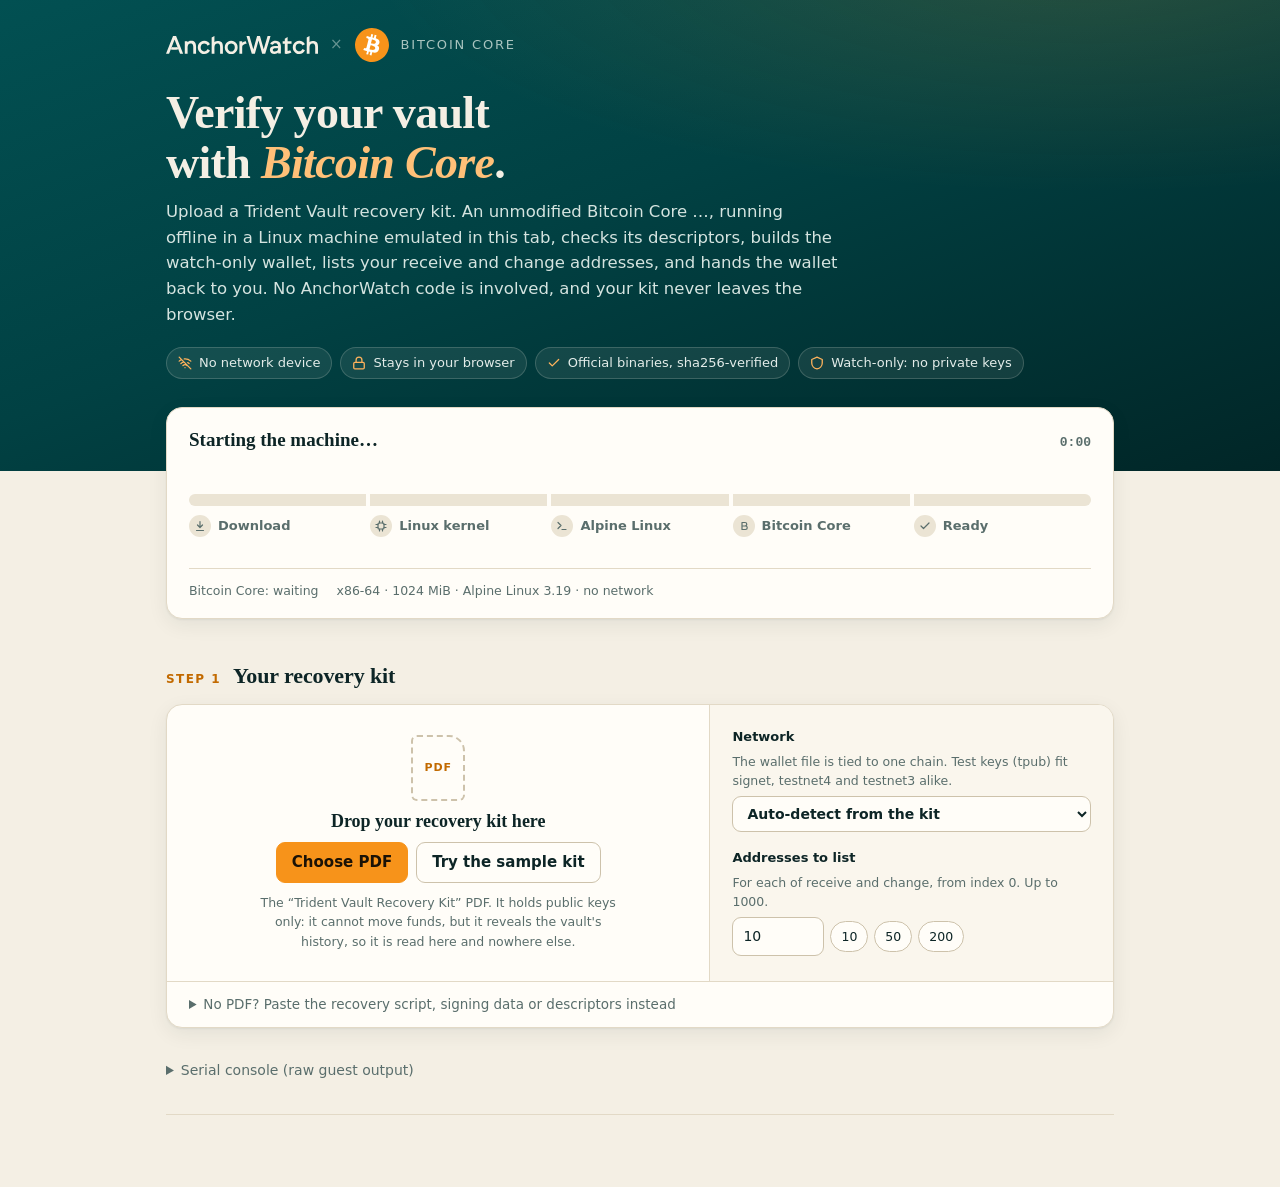
==== apps/anchorwatch-recovery.html @ 80a44d52 "wasm-bitcoin-tools: the Bitcoin tools, moved out of v86_64 The two Bitcoin pages and everything only" ====
<!doctype html>
<html lang="en">
<head>
<meta charset="utf-8">
<meta name="viewport" content="width=device-width, initial-scale=1">
<title>Vault Recovery Check</title>
<link rel="icon" href="../v86_64/icons/favicon.svg" type="image/svg+xml">
<link rel="icon" href="../v86_64/icons/icon-32.png" sizes="32x32" type="image/png">
<!--
Verifies an AnchorWatch Trident Vault recovery kit (the PDF) with Bitcoin Core, inside an
Alpine Linux machine emulated in this page. The page reads the kit's output descriptors from
the PDF, and an unmodified, offline bitcoind validates them, creates a watch-only wallet,
imports them, lists the vault's receive and change addresses and backs the wallet up, which
the page then offers as a download. The machine has no network device; the kit and the
binaries reach it through a virtio 9p share, and the results come back the same way.

Setup (from the repository root):

    ./scripts/setup.sh      # the emulator (v86_64 submodule), the Alpine guest, Bitcoin Core
    ./scripts/serve.sh
    open http://localhost:8000/apps/anchorwatch-recovery.html
-->
<script src="../v86_64/build/libv86.js"></script>
<style>
    :root {
        color-scheme: light dark;
        --bg: #f4efe4; --bg2: #ebe4d4; --fg: #0d2526; --muted: #5a6e6c; --card: #fffdf8; --card2: #faf6ed;
        --line: #e2d9c6; --line2: #cdc2ab;
        --teal: #014143; --teal-2: #0b5c5e; --teal-fg: #f4efe4; --teal-muted: #a9c4bf;
        --ok: #16794f; --ok-bg: #e6f4ec; --bad: #b42318; --bad-bg: #fdecea;
        --btc: #f7931a; --btc-strong: #c26a00; --btc-bg: #fdf0dc; --btc-fg: #1b1206;
        --term-bg: #061a1b; --term-fg: #cfe0dd;
        --shadow: 0 1px 2px rgba(1, 40, 42, .06), 0 6px 20px rgba(1, 40, 42, .07);
        --serif: "Iowan Old Style", "Palatino Linotype", "Book Antiqua", Palatino, Georgia, serif;
    }
    @media (prefers-color-scheme: dark) {
        :root {
            --bg: #031819; --bg2: #072325; --fg: #eee8dc; --muted: #93aeaa; --card: #082628; --card2: #0b2e30;
            --line: #12403f; --line2: #1d5452;
            --teal: #01393b; --teal-2: #0b5658; --teal-fg: #f4efe4; --teal-muted: #9dbcb7;
            --ok: #45cf96; --ok-bg: #0b2e22; --bad: #ff7b6e; --bad-bg: #2e1513;
            --btc: #f7931a; --btc-strong: #ffac4a; --btc-bg: #2b1d08; --btc-fg: #1b1206;
            --term-bg: #021112; --term-fg: #cfe0dd;
            --shadow: 0 1px 2px rgba(0, 0, 0, .35), 0 10px 28px rgba(0, 0, 0, .25);
        }
    }
    * { box-sizing: border-box; }
    body { margin: 0; background: var(--bg); color: var(--fg); font: 15px/1.55 system-ui, -apple-system, "Segoe UI", sans-serif;
           -webkit-font-smoothing: antialiased; }
    main { max-width: 980px; margin: 0 auto; padding: 0 16px 56px; }
    code, pre, .mono { font: 13px/1.45 ui-monospace, "SF Mono", Menlo, Consolas, monospace; }
    a { color: var(--btc-strong); }
    [hidden] { display: none !important; }
    .card { background: var(--card); border: 1px solid var(--line); border-radius: 16px; box-shadow: var(--shadow); }
    h2 { font: 600 22px/1.2 var(--serif); margin: 44px 0 14px; display: flex; align-items: baseline; gap: 12px; letter-spacing: -.005em; }
    h2 .n { font: 600 12px/1 system-ui, sans-serif; letter-spacing: .12em; color: var(--btc-strong); text-transform: uppercase; }
    h3 { margin: 0 0 10px; font-size: 12px; color: var(--muted); font-weight: 600; letter-spacing: .1em; text-transform: uppercase; }

    /* hero */
    .hero { background: radial-gradient(1200px 400px at 85% -10%, rgba(247, 147, 26, .16), transparent 60%),
                        linear-gradient(160deg, #025052, var(--teal) 45%, #012627);
            color: var(--teal-fg); }
    .hero-in { max-width: 980px; margin: 0 auto; padding: 28px 16px 92px; }
    .lockup { display: flex; align-items: center; gap: 12px; font-size: 13px; letter-spacing: .14em; text-transform: uppercase;
              color: var(--teal-muted); }
    .lockup .mark { width: 34px; height: 34px; border-radius: 10px; display: grid; place-items: center; }
    .lockup .aw-logo { display: block; color: #f4efe4; }
    .lockup .aw-logo svg { display: block; width: 152px; height: 18px; }
    .lockup .mark.btc { width: 34px; height: 34px; }
    .lockup .mark.btc svg { width: 100%; height: 100%; display: block; }
    .lockup .x { opacity: .6; font-size: 15px; letter-spacing: 0; }
    .lockup svg { width: 20px; height: 20px; }
    .hero h1 { font: 600 clamp(30px, 5vw, 46px)/1.08 var(--serif); margin: 26px 0 12px; letter-spacing: -.015em; max-width: 18ch; }
    .hero h1 em { font-style: italic; color: #ffc078; }
    .hero p.lead { margin: 0; max-width: 64ch; font-size: 16.5px; color: #d5e4e0; }
    .badges { display: flex; flex-wrap: wrap; gap: 8px; margin-top: 20px; }
    .badge { display: inline-flex; align-items: center; gap: 7px; padding: 5px 11px; border-radius: 999px; font-size: 13px;
             background: rgba(244, 239, 228, .08); border: 1px solid rgba(244, 239, 228, .18); color: #e3ece9; }
    .badge svg { width: 14px; height: 14px; color: #ffb35c; }

    /* the trackers */
    .tracker { padding: 20px 22px 18px; }
    #machine { margin-top: -64px; position: relative; }
    .tracker .top { display: flex; align-items: baseline; gap: 12px; flex-wrap: wrap; }
    .tracker .headline { font: 600 19px/1.3 var(--serif); }
    .tracker .clock { margin-left: auto; font: 600 13px/1 ui-monospace, Menlo, monospace; color: var(--muted); font-variant-numeric: tabular-nums; }
    .tracker .detail { color: var(--muted); font-size: 13.5px; margin-top: 4px; min-height: 1.55em; overflow-wrap: anywhere; }
    ol.stages { list-style: none; margin: 16px 0 0; padding: 0; display: grid; grid-template-columns: repeat(var(--n), 1fr); gap: 4px; }
    ol.stages li { min-width: 0; }
    .seg { height: 12px; background: var(--bg2); position: relative; overflow: hidden; }
    ol.stages li:first-child .seg { border-radius: 7px 0 0 7px; }
    ol.stages li:last-child .seg { border-radius: 0 7px 7px 0; }
    .seg i { position: absolute; inset: 0 auto 0 0; width: 0; background: var(--teal-2); transition: width .5s ease; }
    li.done .seg i { width: 100%; background: var(--teal-2); }
    li.now .seg i { background: repeating-linear-gradient(-45deg, var(--btc) 0 8px, #ffb04d 8px 16px); background-size: 22.6px 22.6px;
                    animation: stripes .9s linear infinite; min-width: 14%; }
    li.fail .seg i { width: 100%; background: var(--bad); }
    @keyframes stripes { to { background-position: 22.6px 0 } }
    @media (prefers-color-scheme: dark) { li.done .seg i { background: #2f8f86; } }
    .stage-label { display: flex; align-items: center; gap: 7px; margin-top: 9px; font-size: 13px; color: var(--muted); }
    .stage-label .ic { width: 22px; height: 22px; border-radius: 50%; display: grid; place-items: center; flex: none; background: var(--bg2); }
    .stage-label .ic svg { width: 12px; height: 12px; }
    li.done .stage-label, li.now .stage-label { color: var(--fg); }
    li.done .ic { background: var(--teal-2); color: #fff; }
    li.now .ic { background: var(--btc); color: var(--btc-fg); box-shadow: 0 0 0 0 rgba(247, 147, 26, .55); animation: ping 1.5s infinite; }
    li.fail .ic { background: var(--bad); color: #fff; }
    .stage-label b { font-weight: 600; white-space: nowrap; overflow: hidden; text-overflow: ellipsis; }
    .stage-time { display: block; margin: 1px 0 0 29px; font-size: 11.5px; color: var(--muted); font-variant-numeric: tabular-nums; min-height: 1.4em; }
    @keyframes ping { 0% { box-shadow: 0 0 0 0 rgba(247, 147, 26, .55) } 80%, 100% { box-shadow: 0 0 0 9px rgba(247, 147, 26, 0) } }
    .tracker .foot { display: flex; flex-wrap: wrap; gap: 8px 18px; margin-top: 14px; padding-top: 12px; border-top: 1px solid var(--line);
                     font-size: 12.5px; color: var(--muted); }
    .tracker .foot span { display: inline-flex; align-items: center; gap: 6px; }
    .tracker .foot .ok { color: var(--ok); }
    .tracker.ready .headline::before { content: "\25CF"; color: var(--ok); margin-right: 8px; font-size: 14px; vertical-align: 2px; }
    .tracker.failed .headline { color: var(--bad); }

    /* the kit */
    .kit { display: grid; grid-template-columns: 1.35fr 1fr; overflow: hidden; }
    .drop { padding: 30px 24px; text-align: center; border-right: 1px solid var(--line); transition: background .15s;
            display: flex; flex-direction: column; align-items: center; justify-content: center; gap: 10px; }
    .drop .doc { width: 54px; height: 66px; border-radius: 6px 16px 6px 6px; border: 2px dashed var(--line2); display: grid; place-items: center;
                 color: var(--btc-strong); transition: border-color .15s, transform .15s; font: 700 11px system-ui; letter-spacing: .08em; }
    .drop.over { background: var(--btc-bg); }
    .drop.over .doc { border-color: var(--btc); transform: scale(1.06) rotate(-2deg); }
    .drop strong { font: 600 18px var(--serif); }
    .drop small { color: var(--muted); max-width: 46ch; }
    .row { display: flex; gap: 8px; flex-wrap: wrap; justify-content: center; }
    .btn { display: inline-flex; align-items: center; gap: 7px; padding: 8px 15px; border-radius: 9px; border: 1px solid var(--btc);
           background: var(--btc); color: var(--btc-fg); font: inherit; font-weight: 600; cursor: pointer; text-decoration: none; }
    .btn:hover { background: #ffa53d; }
    .btn.ghost { background: transparent; color: var(--fg); border-color: var(--line2); }
    .btn.ghost:hover { border-color: var(--btc); background: var(--btc-bg); }
    .btn.teal { background: var(--teal-2); border-color: var(--teal-2); color: #fff; }
    .btn.teal:hover { background: var(--teal); }
    .btn[disabled] { opacity: .5; cursor: not-allowed; }
    .btn svg { width: 16px; height: 16px; }
    .drop input { display: none; }
    .options { padding: 22px 22px; display: flex; flex-direction: column; gap: 16px; background: var(--card2); }
    .options label { display: flex; flex-direction: column; gap: 5px; font-size: 13px; font-weight: 600; }
    .options label span { font-weight: normal; color: var(--muted); font-size: 12.5px; }
    select, input[type=number], textarea { font: inherit; font-size: 14px; padding: 8px 10px; border: 1px solid var(--line2);
            border-radius: 9px; background: var(--card); color: var(--fg); width: 100%; }
    select:focus, input:focus, textarea:focus { outline: 2px solid var(--btc); outline-offset: -1px; border-color: transparent; }
    .count { display: flex; gap: 6px; align-items: center; }
    .count input { width: 92px; }
    .chip { font: inherit; font-size: 12.5px; padding: 5px 10px; border-radius: 999px; border: 1px solid var(--line2); background: var(--card);
            color: var(--fg); cursor: pointer; }
    .chip:hover, .chip.on { border-color: var(--btc); background: var(--btc-bg); }
    details.paste { border-top: 1px solid var(--line); grid-column: 1 / -1; padding: 12px 22px; }
    details.paste summary { cursor: pointer; color: var(--muted); font-size: 13.5px; }
    details.paste textarea { margin: 10px 0 8px; min-height: 110px; font: 12px/1.45 ui-monospace, Menlo, monospace; resize: vertical; }
    .kit-error { margin: 12px 0 0; padding: 10px 14px; border-radius: 10px; background: var(--bad-bg); color: var(--bad); font-size: 14px; }

    /* the vault */
    .vault { overflow: hidden; }
    .vault-head { padding: 20px 22px 18px; background: linear-gradient(160deg, var(--teal-2), var(--teal)); color: var(--teal-fg);
                  display: flex; gap: 16px; align-items: flex-start; flex-wrap: wrap; }
    .vault-head .name { font: 600 26px/1.15 var(--serif); }
    .vault-head .sub { color: var(--teal-muted); font-size: 13.5px; margin-top: 4px; }
    .vault-head .net { margin-left: auto; padding: 4px 11px; border-radius: 999px; background: rgba(247, 147, 26, .18); color: #ffc078;
                       border: 1px solid rgba(247, 147, 26, .4); font-size: 12.5px; font-weight: 600; white-space: nowrap; }
    dl.facts { display: grid; grid-template-columns: repeat(auto-fit, minmax(170px, 1fr)); gap: 0; margin: 0; border-bottom: 1px solid var(--line); }
    dl.facts div { padding: 12px 22px; border-right: 1px solid var(--line); min-width: 0; }
    dl.facts dt { font-size: 11.5px; color: var(--muted); letter-spacing: .08em; text-transform: uppercase; }
    dl.facts dd { margin: 2px 0 0; font-weight: 600; overflow-wrap: anywhere; }
    .layers { padding: 18px 22px 20px; display: grid; gap: 10px; }
    .layer { display: grid; grid-template-columns: 116px 1fr; gap: 14px; align-items: start; padding: 12px 14px; border-radius: 12px;
             background: var(--card2); border: 1px solid var(--line); }
    .layer .when b { display: block; font: 600 15px var(--serif); }
    .layer .when span { font-size: 12.5px; color: var(--muted); }
    .layer .needs { display: flex; flex-wrap: wrap; gap: 6px; align-items: center; }
    .layer .plus { color: var(--muted); font-size: 13px; }
    .pill { display: inline-flex; align-items: center; gap: 6px; padding: 4px 10px; border-radius: 8px; font-size: 13px;
            background: var(--card); border: 1px solid var(--line2); }
    .pill code { font-size: 11.5px; color: var(--muted); }
    .pill.aw { border-color: rgba(11, 92, 94, .45); }
    .pill.you { border-color: rgba(247, 147, 26, .6); background: var(--btc-bg); }
    .pill.time { border-style: dashed; }
    .pill svg { width: 14px; height: 14px; flex: none; }
    details.raw { padding: 0 22px 18px; }
    details.raw summary { cursor: pointer; color: var(--muted); font-size: 13.5px; }
    details.raw pre { margin: 10px 0 0; padding: 10px 12px; border-radius: 10px; background: var(--term-bg); color: var(--term-fg);
                      white-space: pre-wrap; overflow-wrap: anywhere; font-size: 11.5px; max-height: 260px; overflow: auto; }

    /* verification */
    .verdict { padding: 18px 20px; display: flex; gap: 14px; align-items: flex-start; margin-top: 12px; }
    .verdict .vi { width: 38px; height: 38px; border-radius: 50%; display: grid; place-items: center; flex: none; font-size: 18px;
                   font-weight: 700; background: var(--bg2); color: var(--muted); }
    .verdict .vt { padding-top: 5px; overflow-wrap: anywhere; }
    .verdict .vt b { display: block; font: 600 19px/1.3 var(--serif); }
    .verdict .vt .sub { color: var(--muted); font-size: 14px; }
    .verdict.ok { border-color: var(--ok); background: var(--ok-bg); }
    .verdict.ok .vi { background: var(--ok); color: #fff; }
    .verdict.bad { border-color: var(--bad); background: var(--bad-bg); }
    .verdict.bad .vi { background: var(--bad); color: #fff; }
    .verdict.wait .vi { border: 3px solid var(--line2); border-top-color: var(--btc); background: none; animation: spin 1s linear infinite; }
    @keyframes spin { to { transform: rotate(360deg) } }
    .grid2 { display: grid; grid-template-columns: 1fr 1fr; gap: 12px; margin-top: 12px; }
    .panel { padding: 16px 18px; min-width: 0; }
    ul.checks { list-style: none; margin: 0; padding: 0; display: grid; gap: 9px; font-size: 14px; }
    ul.checks li { display: grid; grid-template-columns: 20px 1fr; gap: 8px; }
    ul.checks .ck { width: 20px; height: 20px; border-radius: 50%; display: grid; place-items: center; font-size: 11px; font-weight: 700;
                    background: var(--ok); color: #fff; margin-top: 1px; }
    ul.checks li.bad .ck { background: var(--bad); }
    ul.checks li span.t { overflow-wrap: anywhere; }
    ul.checks li span.t small { display: block; color: var(--muted); font-size: 12.5px; }
    #steps { display: flex; flex-direction: column; }
    .step { border-left: 2px solid var(--line); margin-left: 9px; }
    .step:last-child { border-left-color: transparent; }
    .step summary { list-style: none; padding: 3px 0 9px; cursor: pointer; display: flex; gap: 10px; align-items: center;
                    margin-left: -11px; font-size: 13.5px; }
    .step summary::-webkit-details-marker { display: none; }
    .step .si { width: 20px; height: 20px; border-radius: 50%; flex: none; display: grid; place-items: center; font-size: 11px; font-weight: 700;
                background: var(--card); border: 2px solid var(--line2); color: var(--muted); }
    .step.running .si { border-top-color: var(--btc); animation: spin 1s linear infinite; }
    .step.ok .si { background: var(--teal-2); border-color: var(--teal-2); color: #fff; }
    .step.bad .si { background: var(--bad); border-color: var(--bad); color: #fff; }
    .step.pending summary, .step.skipped summary { color: var(--muted); cursor: default; }
    .step.ok, .step.bad { border-left-color: var(--line2); }
    .step summary .rc { margin-left: auto; font-size: 12px; color: var(--muted); white-space: nowrap; }
    .step summary .rc.bad { color: var(--bad); }
    .step pre { margin: -4px 0 12px 20px; padding: 10px 12px; background: var(--term-bg); color: var(--term-fg); border-radius: 8px;
                white-space: pre-wrap; overflow-wrap: anywhere; max-height: 300px; overflow: auto; font-size: 11.5px; }
    .step pre:empty { display: none; }

    /* addresses */
    .addr-card { padding: 18px 20px; }
    .addr-bar { display: flex; flex-wrap: wrap; gap: 10px; align-items: center; margin-bottom: 14px; }
    .seg-ctl { display: inline-flex; border: 1px solid var(--line2); border-radius: 10px; overflow: hidden; }
    .seg-ctl button { font: inherit; font-size: 13.5px; padding: 7px 14px; border: 0; background: var(--card); color: var(--fg); cursor: pointer; }
    .seg-ctl button + button { border-left: 1px solid var(--line2); }
    .seg-ctl button[aria-pressed=true] { background: var(--teal-2); color: #fff; font-weight: 600; }
    .addr-bar .path { color: var(--muted); font-size: 12.5px; }
    .addr-bar .more { margin-left: auto; display: flex; gap: 6px; align-items: center; font-size: 13px; color: var(--muted); }
    .addr-bar .more input { width: 84px; padding: 5px 8px; }
    .mini { font: inherit; font-size: 12.5px; padding: 5px 10px; border-radius: 8px; border: 1px solid var(--line2); background: var(--card);
            color: var(--fg); cursor: pointer; white-space: nowrap; }
    .mini:hover { border-color: var(--btc); }
    .mini[disabled] { opacity: .5; cursor: not-allowed; }
    .addr-scroll { max-height: 460px; overflow: auto; border: 1px solid var(--line); border-radius: 12px; background: var(--card2); }
    table.addrs { width: 100%; border-collapse: collapse; }
    table.addrs th { position: sticky; top: 0; background: var(--card2); text-align: left; font-size: 11.5px; letter-spacing: .08em;
                     text-transform: uppercase; color: var(--muted); font-weight: 600; padding: 8px 12px; border-bottom: 1px solid var(--line); }
    table.addrs td { padding: 6px 12px; border-bottom: 1px solid var(--line); vertical-align: middle; }
    table.addrs tr:last-child td { border-bottom: 0; }
    table.addrs tbody tr { cursor: copy; }
    table.addrs tbody tr:hover { background: var(--btc-bg); }
    table.addrs td.i { color: var(--muted); width: 1%; white-space: nowrap; text-align: right; font-variant-numeric: tabular-nums; }
    table.addrs td.p { color: var(--muted); width: 1%; white-space: nowrap; font-size: 12px; }
    table.addrs td.a { word-break: break-all; font-size: 12.5px; }
    table.addrs td.v { width: 1%; white-space: nowrap; text-align: right; }
    .ok-tag { font-size: 11.5px; padding: 2px 8px; border-radius: 999px; background: var(--ok-bg); color: var(--ok); white-space: nowrap; }
    .bad-tag { font-size: 11.5px; padding: 2px 8px; border-radius: 999px; background: var(--bad-bg); color: var(--bad); white-space: nowrap; }
    .hint { color: var(--muted); font-size: 13.5px; margin: 0 0 14px; }

    /* export */
    .export { display: grid; grid-template-columns: repeat(3, 1fr); gap: 12px; }
    .exp { padding: 18px; display: flex; flex-direction: column; gap: 8px; }
    .exp .ico { width: 38px; height: 38px; border-radius: 11px; display: grid; place-items: center; background: var(--btc-bg); color: var(--btc-strong); }
    .exp .ico svg { width: 20px; height: 20px; }
    .exp b { font: 600 16px var(--serif); }
    .exp p { margin: 0; color: var(--muted); font-size: 13.5px; flex: 1; }
    .exp .meta { font-size: 12px; color: var(--muted); overflow-wrap: anywhere; }
    .exp .btn { align-self: flex-start; }
    .howto { margin-top: 12px; padding: 16px 20px; font-size: 14px; }
    .howto ol { margin: 6px 0 0; padding-left: 20px; }
    .howto li { margin: 4px 0; }

    details.console { margin-top: 32px; }
    details.console summary { cursor: pointer; color: var(--muted); font-size: 14px; }
    #serial { background: var(--term-bg); color: var(--term-fg); padding: 12px; border-radius: 10px; height: 320px; overflow: auto;
              white-space: pre-wrap; overflow-wrap: anywhere; margin: 10px 0 0; font-size: 12px; }
    footer { color: var(--muted); font-size: 12.5px; margin-top: 32px; padding-top: 16px; border-top: 1px solid var(--line); }
    .toast { position: fixed; left: 50%; bottom: 24px; transform: translateX(-50%); background: var(--fg); color: var(--bg);
             padding: 8px 16px; border-radius: 9px; font-size: 14px; opacity: 0; transition: opacity .2s; pointer-events: none; }
    .toast.show { opacity: 1; }
    @media (max-width: 760px) {
        .kit, .grid2, .export { grid-template-columns: 1fr; }
        .drop { border-right: 0; border-bottom: 1px solid var(--line); }
        .layer { grid-template-columns: 1fr; gap: 6px; }
        .stage-label b { font-size: 11.5px; }
        .stage-label .ic { display: none; }
        .stage-time { margin-left: 0; }
        .addr-bar .more { margin-left: 0; }
        table.addrs td.p { display: none; }
    }
    @media (prefers-reduced-motion: reduce) { * { animation: none !important; transition: none !important; } }
</style>
</head>
<body>
<header class="hero">
    <div class="hero-in">
        <div class="lockup">
            <span class="aw-logo" role="img" aria-label="AnchorWatch"><svg viewBox="0 0 169 20" fill="none" xmlns="http://www.w3.org/2000/svg" aria-hidden="true"> <g fill="currentColor"> <path d="M148.272 19.9667C146.838 19.9667 145.574 19.6569 144.479 19.0353C143.379 18.4118 142.521 17.554 141.898 16.458C141.274 15.3601 140.966 14.0975 140.966 12.6685C140.966 11.2394 141.276 9.97302 141.898 8.87896C142.523 7.78103 143.376 6.92321 144.467 6.30162C145.556 5.67811 146.809 5.37022 148.22 5.37022C149.631 5.37022 150.845 5.70134 151.961 6.35972C153.078 7.01809 153.905 7.96305 154.446 9.19072L151.721 10.6914L151.542 10.3061C151.246 9.69224 150.788 9.2004 150.174 8.83055C149.559 8.4607 148.861 8.27287 148.082 8.27287C147.303 8.27287 146.64 8.46457 146.047 8.8441C145.45 9.22751 144.986 9.74646 144.651 10.4029C144.316 11.0613 144.149 11.8184 144.149 12.6762C144.149 13.534 144.32 14.2873 144.663 14.9495C145.008 15.6118 145.483 16.1288 146.084 16.5083C146.69 16.8917 147.369 17.0796 148.133 17.0796C148.896 17.0796 149.61 16.8801 150.226 16.4793C150.841 16.0785 151.294 15.5343 151.595 14.8508L151.721 14.4771L154.499 15.9662C153.958 17.2287 153.134 18.2124 152.031 18.9191C150.924 19.624 149.672 19.9764 148.278 19.9764L148.274 19.9725L148.272 19.9667Z"/> <path d="M72.5465 19.9972C71.1333 19.9972 69.8849 19.6874 68.8033 19.0639C67.7216 18.4404 66.8745 17.5825 66.2639 16.4846C65.6532 15.3867 65.3431 14.1222 65.3431 12.6932C65.3431 11.2641 65.6435 9.99576 66.2503 8.9017C66.857 7.80377 67.6983 6.94594 68.7761 6.32243C69.8539 5.69891 71.0829 5.38908 72.4631 5.38908C73.8433 5.38908 75.1247 5.69891 76.2063 6.32243C77.2841 6.94594 78.1254 7.80377 78.7322 8.9017C79.3389 9.99963 79.6394 11.2641 79.6394 12.6932C79.6394 14.1222 79.3389 15.3905 78.7322 16.4846C78.1254 17.5825 77.288 18.4404 76.2199 19.0639C75.1518 19.6874 73.9247 19.9972 72.5465 19.9972ZM72.5465 17.1256C73.3277 17.1256 74.012 16.9339 74.5974 16.5543C75.1828 16.1748 75.6442 15.652 75.9795 14.9936C76.3149 14.3352 76.4816 13.5684 76.4816 12.6932C76.4816 11.8179 76.3168 11.055 75.9795 10.3927C75.6442 9.73435 75.1731 9.21152 74.5702 8.83199C73.9635 8.45246 73.2695 8.26075 72.4903 8.26075C71.711 8.26075 71.0209 8.45246 70.4219 8.83199C69.8248 9.21539 69.3615 9.73435 69.0262 10.3927C68.6908 11.055 68.5241 11.8218 68.5241 12.6932C68.5241 13.5645 68.6947 14.3352 69.0398 14.9936C69.3848 15.652 69.8597 16.1748 70.4626 16.5543C71.0693 16.9377 71.7633 17.1256 72.5426 17.1256H72.5465Z"/> <path d="M95.3625 19.6198L89.5257 0.0990409H92.792L98.5144 19.6217H95.3605L95.3625 19.6198ZM95.7812 19.6198L101.281 0.0990409H104.27L98.7994 19.6217H95.7812V19.6198ZM106.893 19.6198L101.504 0.0990409H104.491L110.048 19.6217H106.891L106.893 19.6198ZM107.199 19.6198L112.946 0.0990409H116.24L110.32 19.6217H107.193H107.197L107.199 19.6198Z"/> <path d="M120.803 19.9181C119.128 19.9181 117.827 19.5483 116.907 18.8028C115.986 18.0573 115.524 17.0077 115.524 15.6523C115.524 14.2019 116.013 13.0943 116.99 12.3314C117.967 11.5684 119.332 11.1889 121.082 11.1889H124.825V13.5861H122.09C120.842 13.5861 119.969 13.7565 119.463 14.1012C118.961 14.4459 118.709 14.9339 118.709 15.5651C118.709 16.1054 118.928 16.5275 119.365 16.8335C119.801 17.1394 120.411 17.2963 121.193 17.2963C121.883 17.2963 122.48 17.1355 122.993 16.8083C123.503 16.481 123.904 16.055 124.193 15.5264C124.482 14.9939 124.626 14.4246 124.626 13.8088H125.769C125.769 15.7045 125.364 17.1994 124.556 18.2838C123.744 19.374 122.493 19.9143 120.799 19.9143L120.803 19.9181ZM124.769 19.5831L124.629 16.9593V12.4146C124.629 11.4639 124.525 10.6757 124.325 10.0445C124.12 9.41321 123.798 8.92912 123.362 8.59412C122.926 8.25913 122.354 8.0926 121.642 8.0926C120.993 8.0926 120.411 8.23202 119.911 8.51086C119.409 8.7897 118.99 9.21764 118.655 9.79275L115.807 8.7897C116.121 8.17586 116.532 7.60075 117.038 7.0605C117.54 6.52025 118.176 6.0923 118.95 5.77861C119.721 5.46491 120.638 5.30419 121.698 5.30419C123.055 5.30419 124.189 5.55786 125.093 6.05745C125.996 6.55897 126.673 7.30448 127.117 8.28817C127.562 9.27379 127.787 10.4937 127.787 11.9402L127.704 19.5831H124.769Z"/> <path d="M0 19.6076L7.79075 0.0848922H11.0571L3.43692 19.6076H0ZM15.6086 19.6076L7.98654 0.0848922H11.2238L19.0417 19.6076H15.6086Z"/> <path d="M12.674 12.0956C11.6349 12.3531 10.5494 12.4925 9.43283 12.4925C8.31626 12.4925 7.34315 12.3667 6.3584 12.1343L5.29417 14.8665C6.61622 15.2112 8.00805 15.3991 9.43864 15.3991C10.8692 15.3991 12.3735 15.1938 13.744 14.8201L12.6798 12.0975H12.6759L12.674 12.0956Z"/> <path d="M139.573 5.90922H135.207V1.12246L132.061 2.93493V5.90922H129.729V8.58144H132.061V16.8034L132.042 19.8629C132.563 19.9345 133.095 19.9713 133.633 19.9713C135.723 19.9713 137.683 19.4233 139.379 18.4628L138.096 15.7112C137.222 16.2379 136.246 16.6136 135.207 16.8053V8.58338H139.573V5.90922Z"/> <path d="M42.6688 19.9903C41.2343 19.9903 39.9705 19.6805 38.8752 19.0589C37.7761 18.4354 36.9174 17.5776 36.2951 16.4816C35.6709 15.3836 35.3627 14.1211 35.3627 12.6921C35.3627 11.263 35.6729 9.9966 36.2951 8.90254C36.9193 7.80461 37.7722 6.94679 38.8636 6.32521C39.953 5.70169 41.2053 5.3938 42.6165 5.3938C44.0277 5.3938 45.2412 5.72492 46.3577 6.3833C47.4743 7.04167 48.302 7.98663 48.8429 9.2143L46.1174 10.715L45.939 10.3297C45.6424 9.71583 45.185 9.22398 44.5705 8.85413C43.956 8.48428 43.2581 8.29645 42.4789 8.29645C41.6996 8.29645 41.0366 8.48815 40.4434 8.86769C39.8464 9.25109 39.3831 9.77005 39.0477 10.4265C38.7124 11.0849 38.5457 11.842 38.5457 12.6998C38.5457 13.5576 38.7163 14.3109 39.0594 14.9731C39.4044 15.6354 39.8794 16.1524 40.4803 16.5319C41.087 16.9153 41.7655 17.1032 42.5293 17.1032C43.293 17.1032 44.0064 16.9037 44.6228 16.5029C45.2373 16.102 45.6909 15.5579 45.9914 14.8744L46.1174 14.5006L48.8952 15.9897C48.3544 17.2523 47.5305 18.2359 46.4275 18.9427C45.3207 19.6476 44.0684 20 42.6746 20L42.6708 19.9961L42.6688 19.9903Z"/> <path d="M159.573 0L159.6 19.6447H156.493L156.468 1.73888M165.893 12.5536C165.893 11.446 165.763 10.5921 165.503 9.99178C165.243 9.38956 164.887 8.96937 164.437 8.73119C163.981 8.49301 163.462 8.37102 162.869 8.37102C161.816 8.35359 161.006 8.69633 160.442 9.39731C159.878 10.0983 159.596 11.1071 159.596 12.4181H158.404C158.404 11.1672 158.032 9.84268 158.426 8.62081C158.769 7.56548 159.467 6.59922 160.445 6.04929C161.165 5.64652 161.996 5.48192 162.82 5.45094C164.563 5.39091 166.387 5.64652 167.608 7.00006C168.531 8.02634 168.994 9.60257 168.994 11.7229L165.887 12.5536L165.891 12.5498L165.893 12.5536ZM165.893 19.6447V12.5536L169 11.7229V19.6447H165.893Z"/> <path d="M20.8966 19.6091V5.73871H23.812L24.0078 8.29087V19.6071H20.8966V19.6091ZM30.3118 12.5103C30.3118 11.4007 30.1858 10.5468 29.9376 9.94455C29.6895 9.34233 29.3348 8.92213 28.8831 8.68396C28.4276 8.44578 27.8984 8.32379 27.2858 8.32379C26.2487 8.30636 25.4423 8.6491 24.8685 9.35008C24.2967 10.053 24.0098 11.0618 24.0098 12.3747H22.8428C22.8428 10.9147 22.6606 9.22809 23.0851 8.17856C23.4457 7.28976 24.097 6.49777 24.9383 6.01174C25.9095 5.44825 27.0512 5.40952 28.1445 5.40952C29.8271 5.40952 31.1298 5.92073 32.0448 6.94895C32.9597 7.97524 33.4211 9.5534 33.4211 11.6776L30.3098 12.5103H30.3118ZM30.3118 19.6091V12.5103L33.423 11.6776V19.6091H30.3118Z"/> <path d="M81.6096 19.6902V5.82141H84.7204V19.6902H81.6096ZM83.6661 12.3137C83.6661 10.1684 83.241 8.1141 85.3756 6.8269C86.0264 6.4325 86.7553 6.19847 87.4929 6.03378C87.6751 5.99044 88.7207 5.74773 88.7207 5.82574L89.6362 8.74253C88.7858 8.74253 87.9831 8.85954 87.2325 9.08925C86.4819 9.31895 85.8745 9.69601 85.4146 10.2118C84.9504 10.7275 84.7204 11.4123 84.7204 12.2661L83.6661 12.3224V12.3137Z"/> <path d="M53.8471 0L53.8742 19.6447H50.7668L50.7416 1.73888M60.1665 12.5536C60.1665 11.446 60.0366 10.5921 59.7769 9.99178C59.5171 9.38956 59.1604 8.96937 58.7107 8.73119C58.2552 8.49301 57.7356 8.37102 57.1425 8.37102C56.0899 8.35359 55.2796 8.69633 54.7155 9.39731C54.1514 10.0983 53.8703 11.1071 53.8703 12.4181H52.6781C52.6781 11.1672 52.306 9.84268 52.6995 8.62081C53.0426 7.56548 53.7404 6.59922 54.7194 6.04929C55.4385 5.64652 56.2702 5.48192 57.094 5.45094C58.8367 5.39091 60.6608 5.64652 61.8821 7.00006C62.8048 8.02634 63.2681 9.60257 63.2681 11.7229L60.1607 12.5536L60.1646 12.5498L60.1665 12.5536ZM60.1665 19.6447V12.5536L63.2739 11.7229V19.6447H60.1665Z"/> </g> </svg></span><span class="x">&times;</span>
            <span class="mark btc"><svg viewBox="0 0 64 64" role="img" aria-label="Bitcoin"><path fill="#f7931a" d="M63.04 39.741c-4.274 17.143-21.638 27.575-38.783 23.301C7.12 58.768-3.313 41.404.962 24.262 5.234 7.117 22.597-3.317 39.737.957c17.144 4.274 27.576 21.64 23.302 38.784z"/><path fill="#fff" d="M46.11 27.441c.636-4.258-2.606-6.547-7.039-8.074l1.438-5.768-3.512-.875-1.4 5.616c-.922-.23-1.87-.447-2.812-.662l1.41-5.653-3.509-.875-1.439 5.766c-.764-.174-1.514-.346-2.242-.527l.004-.018-4.842-1.209-.934 3.75s2.605.597 2.55.634c1.422.355 1.68 1.296 1.636 2.042l-1.638 6.571c.098.025.225.061.365.117l-.37-.092-2.297 9.205c-.174.432-.615 1.08-1.609.834.035.051-2.552-.637-2.552-.637l-1.743 4.019 4.57 1.139c.85.213 1.682.436 2.502.646l-1.453 5.835 3.507.875 1.44-5.772c.957.26 1.887.5 2.797.726L27.504 50.8l3.511.875 1.453-5.823c5.987 1.133 10.49.676 12.384-4.739 1.527-4.36-.076-6.875-3.226-8.515 2.294-.529 4.022-2.038 4.483-5.155zM38.087 38.69c-1.086 4.36-8.426 2.004-10.807 1.412l1.928-7.729c2.38.594 10.011 1.77 8.88 6.317zm1.085-11.312c-.99 3.966-7.1 1.951-9.083 1.457l1.748-7.01c1.983.494 8.367 1.416 7.335 5.553z"/></svg></span>
            <span>Bitcoin Core</span>
        </div>
        <h1>Verify your vault with <em>Bitcoin&nbsp;Core</em>.</h1>
        <p class="lead">Upload a Trident Vault recovery kit. An unmodified Bitcoin Core <span id="btc_version">…</span>, running offline
        in a Linux machine emulated in this tab, checks its descriptors, builds the watch-only wallet, lists your receive and
        change addresses, and hands the wallet back to you. No AnchorWatch code is involved, and your kit never leaves the browser.</p>
        <div class="badges">
            <span class="badge"><svg viewBox="0 0 24 24" fill="none" stroke="currentColor" stroke-width="2.2" stroke-linecap="round"><path d="M2 2l20 20M8.5 16.4a5 5 0 0 1 7 0M5 12.9a10 10 0 0 1 5.2-2.8M19 12.9a10 10 0 0 0-2.3-1.6M2 8.8a15 15 0 0 1 4.2-2.6M22 8.8A15 15 0 0 0 10.7 5M12 20h.01"/></svg>No network device</span>
            <span class="badge"><svg viewBox="0 0 24 24" fill="none" stroke="currentColor" stroke-width="2.2" stroke-linecap="round" stroke-linejoin="round"><rect x="3" y="11" width="18" height="11" rx="2"/><path d="M7 11V7a5 5 0 0 1 10 0v4"/></svg>Stays in your browser</span>
            <span class="badge"><svg viewBox="0 0 24 24" fill="none" stroke="currentColor" stroke-width="2.2" stroke-linecap="round" stroke-linejoin="round"><path d="M20 6 9 17l-5-5"/></svg>Official binaries, sha256-verified</span>
            <span class="badge"><svg viewBox="0 0 24 24" fill="none" stroke="currentColor" stroke-width="2.2" stroke-linecap="round" stroke-linejoin="round"><path d="M12 2 3 6v6c0 5 3.8 9.3 9 10 5.2-.7 9-5 9-10V6z"/></svg>Watch-only: no private keys</span>
        </div>
    </div>
</header>

<main>
    <section id="machine" class="tracker card" aria-live="polite">
        <div class="top"><span class="headline" id="m_headline">Starting the machine…</span><span class="clock" id="m_clock">0:00</span></div>
        <div class="detail" id="m_detail"></div>
        <ol class="stages" id="m_stages"></ol>
        <div class="foot"><span id="m_btc">Bitcoin Core: waiting</span><span id="m_spec"></span><span id="m_queue"></span></div>
    </section>

    <h2><span class="n">Step 1</span> Your recovery kit</h2>
    <div class="kit card">
        <div id="drop" class="drop">
            <div class="doc" aria-hidden="true">PDF</div>
            <strong>Drop your recovery kit here</strong>
            <div class="row">
                <label class="btn">Choose PDF<input type="file" id="file" accept="application/pdf,.pdf,.txt,.json"></label>
                <button type="button" class="btn ghost" id="sample">Try the sample kit</button>
            </div>
            <small>The &ldquo;Trident Vault Recovery Kit&rdquo; PDF. It holds public keys only: it cannot move funds, but it reveals the
            vault's history, so it is read here and nowhere else.</small>
        </div>
        <div class="options">
            <label>Network <span>The wallet file is tied to one chain. Test keys (tpub) fit signet, testnet4 and testnet3 alike.</span>
                <select id="chain">
                    <option value="auto">Auto-detect from the kit</option>
                    <option value="main">mainnet</option>
                    <option value="signet">signet</option>
                    <option value="testnet4">testnet4</option>
                    <option value="testnet">testnet3</option>
                    <option value="regtest">regtest</option>
                </select>
            </label>
            <label>Addresses to list <span>For each of receive and change, from index 0. Up to 1000.</span>
                <span class="count"><input type="number" id="count" min="1" max="1000" value="10">
                    <button type="button" class="chip" data-n="10">10</button><button type="button" class="chip" data-n="50">50</button><button type="button" class="chip" data-n="200">200</button></span>
            </label>
        </div>
        <details class="paste">
            <summary>No PDF? Paste the recovery script, signing data or descriptors instead</summary>
            <textarea id="paste_text" spellcheck="false" placeholder="importdescriptors '[{&quot;active&quot;:true, … }]'   or   wsh(…/<0;1>/*…)"></textarea>
            <button type="button" class="btn ghost" id="paste_go">Verify this</button>
        </details>
    </div>
    <div class="kit-error" id="kit_error" hidden></div>

    <section id="vault_section" hidden>
        <h2><span class="n">Step 2</span> What the kit describes</h2>
        <div class="vault card" id="vault"></div>
    </section>

    <section id="verify_section" hidden>
        <h2><span class="n">Step 3</span> Bitcoin Core's verdict</h2>
        <div class="tracker card" id="run">
            <div class="top"><span class="headline" id="r_headline">Waiting for the machine…</span><span class="clock" id="r_clock">0:00</span></div>
            <div class="detail" id="r_detail"></div>
            <ol class="stages" id="r_stages"></ol>
        </div>
        <div id="verdict" class="verdict card wait"></div>
        <div class="grid2">
            <div class="panel card"><h3>Confirmed by bitcoind</h3><ul class="checks" id="checks"></ul></div>
            <div class="panel card"><h3>Commands in the guest</h3><div id="steps"></div></div>
        </div>
    </section>

    <section id="addr_section" hidden>
        <h2><span class="n">Step 4</span> Your addresses</h2>
        <div class="addr-card card">
            <p class="hint">Derived by bitcoind from the kit's descriptors. Compare them with Trident or with your hardware wallet, address by
            address, before you rely on the kit. Click a row to copy it. &ldquo;In wallet&rdquo; means the imported watch-only wallet
            recognizes the address as its own.</p>
            <div class="addr-bar">
                <div class="seg-ctl" role="group" aria-label="Address chain">
                    <button type="button" data-chain="receive" aria-pressed="true">Receive</button><button type="button" data-chain="change" aria-pressed="false">Change</button>
                </div>
                <span class="path" id="addr_path"></span>
                <span class="more">List <input type="number" id="count2" min="1" max="1000" value="10"> <button type="button" class="mini" id="rederive">Derive</button>
                    <button type="button" class="mini" id="copy_all">Copy all</button></span>
            </div>
            <div class="addr-scroll"><table class="addrs"><thead><tr><th>#</th><th>Address</th><th>Path</th><th></th></tr></thead><tbody id="addr_rows"></tbody></table></div>
        </div>
    </section>

    <section id="export_section" hidden>
        <h2><span class="n">Step 5</span> Take the wallet with you</h2>
        <div class="export">
            <div class="exp card">
                <span class="ico"><svg viewBox="0 0 24 24" fill="none" stroke="currentColor" stroke-width="2" stroke-linecap="round" stroke-linejoin="round"><path d="M19 7V5a2 2 0 0 0-2-2H5a2 2 0 0 0 0 4h14a1 1 0 0 1 1 1v3M20 15v3a1 1 0 0 1-1 1H5a2 2 0 0 1-2-2V5"/><path d="M21 11h-4a2 2 0 0 0 0 4h4z"/></svg></span>
                <b>Watch-only wallet</b>
                <p>The wallet bitcoind just built, saved with <code>backupwallet</code>. Open it in Bitcoin Core with File &rsaquo; Restore Wallet.</p>
                <span class="meta" id="exp_wallet_meta"></span>
                <button type="button" class="btn" id="exp_wallet">Download wallet</button>
            </div>
            <div class="exp card">
                <span class="ico"><svg viewBox="0 0 24 24" fill="none" stroke="currentColor" stroke-width="2" stroke-linecap="round" stroke-linejoin="round"><path d="M14.5 2H6a2 2 0 0 0-2 2v16a2 2 0 0 0 2 2h12a2 2 0 0 0 2-2V7.5z"/><path d="M14 2v6h6M10 13l-2 2 2 2M14 13l2 2-2 2"/></svg></span>
                <b>Descriptors</b>
                <p>The wallet's own <code>listdescriptors</code>, ready for <code>importdescriptors</code> in Bitcoin Core or any miniscript wallet.</p>
                <span class="meta" id="exp_desc_meta"></span>
                <button type="button" class="btn ghost" id="exp_desc">Download JSON</button>
            </div>
            <div class="exp card">
                <span class="ico"><svg viewBox="0 0 24 24" fill="none" stroke="currentColor" stroke-width="2" stroke-linecap="round" stroke-linejoin="round"><path d="M3 6h18M3 12h18M3 18h12"/></svg></span>
                <b>Address list</b>
                <p>Every address listed above, with its chain, index and derivation path, as CSV.</p>
                <span class="meta" id="exp_csv_meta"></span>
                <button type="button" class="btn ghost" id="exp_csv">Download CSV</button>
            </div>
        </div>
        <div class="howto card" id="howto"></div>
    </section>

    <details class="console">
        <summary>Serial console (raw guest output)</summary>
        <pre id="serial"></pre>
    </details>

    <footer id="footer"></footer>
    <div class="toast" id="toast" role="status"></div>
</main>

<script>
"use strict";

const ALPINE_ISO = "../images/alpine-virt-3.19.9-x86_64.iso";
const ALPINE_BOOT = "../images/alpine-virt-3.19.9-x86_64/boot/";
const BITCOIN_DIR = "../images/bitcoin/";
const SAMPLE_KIT = "anchorwatch-recovery/recovery-kit.pdf";
const MEMORY_MB = 1024;
const MAX_ADDRESSES = 1000;   // bitcoind's default keypool: the wallet recognizes indexes below it

// The guest side (busybox sh), written to the share as /aw.sh and run as
//   sh /mnt/aw.sh check|derive <chain> <job> <wallet> <count>
// The page puts <job>.import.json (the importdescriptors argument) and <job>.receive.desc /
// <job>.change.desc in the share; the guest puts the addresses (<job>.receive.addr, ...), the
// wallet's descriptors and its backup there. Steps are framed on the serial console as
// @@STEP name@@ … @@END name rc@@, which the page parses.
const GUEST_SCRIPT = String.raw`#!/bin/sh
M=/mnt
D=/tmp/btc
MODE=$1; CHAIN=$2; J=$M/$3; W=$4; N=$5
LD="$M/ld-linux-x86-64.so.2 --library-path $M"
CLI="$LD $M/bitcoin-cli -datadir=$D -chain=$CHAIN"
alive() { grep -qs '^State:[[:space:]]*[RSDT]' /proc/$1/status; }
step() { echo "@@STEP $1@@"; }
end() { echo "@@END $1 $2@@"; }
fail() { echo "@@DONE $1@@"; exit $1; }
chains() { for c in receive change; do [ -s $J.$c.desc ] && echo $c; done; }

step node
if [ -s $D/chain ] && [ "$(cat $D/chain)" != "$CHAIN" ]; then
    echo "stopping bitcoind ($(cat $D/chain))"
    $LD $M/bitcoin-cli -datadir=$D -chain=$(cat $D/chain) stop >/dev/null 2>&1
    while alive $(cat $D/pid 2>/dev/null || echo none); do sleep 1; done
    rm -f $D/chain
fi
if $CLI getblockchaininfo >/dev/null 2>&1; then
    echo "bitcoind is already running on $CHAIN"
else
    ip link set lo up 2>/dev/null || ifconfig lo up 2>/dev/null
    mkdir -p $D/wallets
    rm -f $D/debug.log $D/*/debug.log
    $LD $M/bitcoind -datadir=$D -chain=$CHAIN -walletdir=$D/wallets \
        -networkactive=0 -connect=0 -listen=0 -dnsseed=0 -listenonion=0 \
        -dbcache=16 -maxmempool=5 -par=1 -server=1 -printtoconsole=0 >$D/bitcoind.out 2>&1 &
    echo $! > $D/pid
    echo "$CHAIN" > $D/chain
    echo "bitcoind started on $CHAIN (pid $!), waiting for rpc"
    # not bitcoin-cli -rpcwait: it gives up when the cookie file doesn't exist yet
    i=0
    until $CLI getblockchaininfo >/dev/null 2>&1; do
        i=$((i + 1))
        if ! alive $(cat $D/pid) || [ $i -gt 300 ]; then
            alive $(cat $D/pid) && echo "no rpc after $i attempts" || echo "bitcoind exited"
            cat $D/bitcoind.out
            for l in $D/debug.log $D/*/debug.log; do [ -f "$l" ] && tail -n 30 "$l"; done
            end node 1
            fail 1
        fi
        sleep 1
    done
    echo "rpc is up after $i s"
fi
end node 0

if [ "$MODE" = check ]; then
    step network
    $CLI getnetworkinfo 2>&1
    end network $?

    step validate
    rc=0
    echo "{"
    sep=
    for c in $(chains); do
        echo "$sep\"$c\":"
        $CLI -stdin getdescriptorinfo < $J.$c.desc 2>&1 || rc=1
        sep=,
    done
    echo "}"
    end validate $rc
    [ $rc = 0 ] || fail $rc

    step wallet
    for w in $($CLI listwallets | tr -d ' ",[]'); do $CLI unloadwallet "$w" >/dev/null 2>&1; done
    # as the kit says: a new wallet with private keys disabled (and blank, as the GUI makes it)
    $CLI -named createwallet wallet_name="$W" disable_private_keys=true blank=true 2>&1
    rc=$?
    end wallet $rc
    [ $rc = 0 ] || fail $rc

    step import
    $CLI -rpcwallet="$W" -stdin importdescriptors < $J.import.json > $D/import.out 2>&1
    rc=$?
    cat $D/import.out
    grep -q '"success": false' $D/import.out && rc=1
    end import $rc
    [ $rc = 0 ] || fail $rc

    step info
    $CLI -rpcwallet="$W" getwalletinfo 2>&1
    end info $?
fi

step addresses
rc=0
for c in $(chains); do
    { cat $J.$c.desc; echo "[0,$((N - 1))]"; } | $CLI -stdin deriveaddresses > $D/$c.addr 2>&1 || rc=1
    cp $D/$c.addr $J.$c.addr
    echo "$c: $(grep -c '"' $D/$c.addr) addresses, $(sed -n 2p $D/$c.addr | tr -d ' ",') … $(tail -n 2 $D/$c.addr | head -n 1 | tr -d ' ",')"
    [ $rc = 0 ] || cat $D/$c.addr
done
sync
end addresses $rc
[ $rc = 0 ] || fail $rc

step crosscheck
rc=0
for c in $(chains); do
    first=$(sed -n 2p $D/$c.addr | tr -d ' ",')
    last=$(tail -n 2 $D/$c.addr | head -n 1 | tr -d ' ",')
    for a in $first $last; do
        [ "$a" = "$prev" ] && continue
        prev=$a
        echo "@ $c $a"
        $CLI -rpcwallet="$W" getaddressinfo "$a" > $D/ai 2>&1 || rc=1
        grep -E '"(ismine|solvable|iswatchonly|ischange|hdkeypath)"' $D/ai | tr -d ' ,'
        grep -q '"ismine": true' $D/ai || rc=1
    done
done
end crosscheck $rc

if [ "$MODE" = check ]; then
    step export
    rc=0
    $CLI -rpcwallet="$W" listdescriptors > $J.descriptors.json 2>&1 || rc=1
    rm -f $D/backup.dat
    $CLI -rpcwallet="$W" backupwallet $D/backup.dat 2>&1 || rc=1
    cp $D/backup.dat $J.wallet.dat 2>&1 || rc=1
    sync
    echo "file=$3.wallet.dat"
    echo "size=$(stat -c %s $D/backup.dat)"
    echo "sha256=$(sha256sum $D/backup.dat | cut -d' ' -f1)"
    echo "magic=$(od -An -tx1 -j68 -N4 $D/backup.dat | tr -d ' \n')"
    end export $rc
fi
echo "@@DONE $rc@@"
`;

// --- kit ---------------------------------------------------------------------------------------------
// Everything that is learned from the kit itself, before bitcoind sees it.

// --- recovery kit PDF ---
// A small PDF reader, just enough for the recovery kit: it inflates the streams (object streams
// included), reads the form fields' values and extracts each page's text through the fonts'
// ToUnicode maps.

function bytes_to_latin1(bytes)
{
    let s = "";
    for(let i = 0; i < bytes.length; i += 0x8000) s += String.fromCharCode.apply(null, bytes.subarray(i, i + 0x8000));
    return s;
}

async function inflate(bytes)
{
    const stream = new Blob([bytes]).stream().pipeThrough(new DecompressionStream("deflate"));
    return new Uint8Array(await new Response(stream).arrayBuffer());
}

function string_end(text, i)
{
    for(let depth = 0; i < text.length; i++)
    {
        if(text[i] === "\\") i++;
        else if(text[i] === "(") depth++;
        else if(text[i] === ")" && --depth === 0) return i;
    }
    return i;
}

// The raw value of /key in a dictionary's text: a nested dictionary, an array, a string, a reference or a token.
function dict_get(dict, key)
{
    const m = new RegExp("/" + key + "(?![A-Za-z0-9#_.-])\\s*").exec(dict);
    if(!m) return null;
    let i = m.index + m[0].length;
    const start = i;
    if(dict[i] === "(") return dict.slice(start, string_end(dict, start) + 1);
    if(dict.startsWith("<<", i) || dict[i] === "[")
    {
        let depth = 0;
        for(; i < dict.length; i++)
        {
            const c = dict[i];
            if(c === "(") i = string_end(dict, i);
            else if(dict.startsWith("<<", i)) { depth++; i++; }
            else if(dict.startsWith(">>", i)) { i++; if(--depth === 0) break; }
            else if(c === "<") i = dict.indexOf(">", i);
            else if(c === "[") depth++;
            else if(c === "]" && --depth === 0) break;
        }
        return dict.slice(start, i + 1);
    }
    if(dict[i] === "<") return dict.slice(i, dict.indexOf(">", i) + 1);
    const ref = /^(\d+)\s+\d+\s+R/.exec(dict.slice(i, i + 32));
    if(ref) return ref[0];
    return /^\/?[^\s/<>\[\]()]*/.exec(dict.slice(i))[0];
}

// A PDF string token, (literal) or <hex>, as text: UTF-16BE with a BOM, otherwise one byte per character.
function pdf_string(token)
{
    let bytes = "";
    if(token[0] === "<")
    {
        const hex = token.slice(1, -1).replace(/\s+/g, "");
        for(let i = 0; i < hex.length; i += 2) bytes += String.fromCharCode(parseInt(hex.slice(i, i + 2).padEnd(2, "0"), 16));
    }
    else
    {
        const body = token.slice(1, -1);
        for(let i = 0; i < body.length; i++)
        {
            if(body[i] !== "\\") { bytes += body[i]; continue; }
            const c = body[++i];
            const esc = { n: "\n", r: "\r", t: "\t", b: "\b", f: "\f" }[c];
            if(esc) bytes += esc;
            else if(/[0-7]/.test(c)) { const o = /^[0-7]{1,3}/.exec(body.slice(i))[0]; bytes += String.fromCharCode(parseInt(o, 8)); i += o.length - 1; }
            else if(c === "\r") { if(body[i + 1] === "\n") i++; }
            else if(c !== "\n") bytes += c;
        }
    }
    if(bytes.startsWith("\xfe\xff"))
    {
        let s = "";
        for(let i = 2; i + 1 < bytes.length; i += 2) s += String.fromCharCode(bytes.charCodeAt(i) << 8 | bytes.charCodeAt(i + 1));
        return s;
    }
    return bytes;
}

// -> { fields: { name: value }, pages: [text], title }
async function read_pdf(data)
{
    const text = bytes_to_latin1(data);
    if(!text.startsWith("%PDF-")) throw new Error("this is not a PDF file");
    const objects = new Map();   // number -> { dict, stream (raw bytes, or null) }
    const re = /(\d+)\s+(\d+)\s+obj\b/g;
    let m;
    while((m = re.exec(text)))
    {
        const i = m.index + m[0].length;
        const end = text.indexOf("endobj", i);
        if(end < 0) break;
        const s = text.indexOf("stream", i);
        let obj;
        if(s >= 0 && s < end && /^\s*<</.test(text.slice(i, i + 16)))
        {
            const dict = text.slice(i, s);
            let start = s + 6;
            if(text[start] === "\r") start++;
            if(text[start] === "\n") start++;
            const len = dict_get(dict, "Length");
            let stop = /^\d+$/.test(len || "") ? start + +len : -1;
            if(stop < 0 || !/^\s*endstream/.test(text.slice(stop, stop + 24))) stop = text.indexOf("endstream", start);
            obj = { dict, stream: data.subarray(start, stop) };
            re.lastIndex = Math.max(text.indexOf("endobj", stop), stop);
        }
        else
        {
            obj = { dict: text.slice(i, end), stream: null };
            re.lastIndex = end;
        }
        objects.set(+m[1], obj);
    }

    const decoded = new Map();
    async function stream_of(obj)
    {
        if(!obj || !obj.stream) return null;
        if(decoded.has(obj)) return decoded.get(obj);
        const filter = dict_get(obj.dict, "Filter") || "";
        let bytes = obj.stream;
        if(/FlateDecode/.test(filter)) bytes = await inflate(bytes).catch(() => null);
        else if(filter) bytes = null;   // images: not needed
        decoded.set(obj, bytes);
        return bytes;
    }

    for(const obj of [...objects.values()])
    {
        if(!/\/Type\s*\/ObjStm/.test(obj.dict)) continue;
        const bytes = await stream_of(obj);
        if(!bytes) continue;
        const body = bytes_to_latin1(bytes);
        const first = +dict_get(obj.dict, "First");
        const head = body.slice(0, first).trim().split(/\s+/).map(Number);
        for(let k = 0; k + 1 < head.length; k += 2)
        {
            const from = first + head[k + 1], to = k + 3 < head.length ? first + head[k + 3] : body.length;
            if(!objects.has(head[k])) objects.set(head[k], { dict: body.slice(from, to), stream: null });
        }
    }

    const get = ref => { const r = /^(\d+)\s+\d+\s+R$/.exec((ref || "").trim()); return r ? objects.get(+r[1]) : null; };
    const value = v => { const o = get(v); return o ? o.dict.trim() : v; };

    // the form fields (the kit's recovery script and signing data are text fields)
    const fields = {};
    for(const obj of objects.values())
    {
        if(!/\/FT\s*\/Tx/.test(obj.dict)) continue;
        const t = dict_get(obj.dict, "T"), v = value(dict_get(obj.dict, "V"));
        if(t && v && /^[(<]/.test(v)) fields[pdf_string(t)] = pdf_string(v);
    }

    const catalog = [...objects.values()].find(o => /\/Type\s*\/Catalog/.test(o.dict));
    const pages = [];
    (function walk(node, depth)
    {
        if(!node || depth > 32) return;
        if(/\/Type\s*\/Page(?!s)/.test(node.dict)) { pages.push(node); return; }
        for(const kid of (value(dict_get(node.dict, "Kids")) || "").match(/\d+\s+\d+\s+R/g) || []) walk(get(kid), depth + 1);
    })(catalog && get(dict_get(catalog.dict, "Pages")), 0);

    const decoders = new Map();
    async function font_decoder(font)
    {
        if(decoders.has(font)) return decoders.get(font);
        const two_byte = /\/Subtype\s*\/Type0/.test(font.dict);
        const map = new Map();
        const tu = await stream_of(get(dict_get(font.dict, "ToUnicode")));
        const utf16 = h => { let s = ""; for(let i = 0; i + 4 <= h.length; i += 4) s += String.fromCharCode(parseInt(h.slice(i, i + 4), 16)); return s; };
        if(tu)
        {
            const cm = bytes_to_latin1(tu);
            for(const block of cm.match(/beginbfchar[\s\S]*?endbfchar/g) || [])
                for(const e of block.matchAll(/<([0-9A-Fa-f]+)>\s*<([0-9A-Fa-f]+)>/g)) map.set(parseInt(e[1], 16), utf16(e[2]));
            for(const block of cm.match(/beginbfrange[\s\S]*?endbfrange/g) || [])
                for(const e of block.matchAll(/<([0-9A-Fa-f]+)>\s*<([0-9A-Fa-f]+)>\s*(<[0-9A-Fa-f]+>|\[[^\]]*\])/g))
                {
                    const lo = parseInt(e[1], 16), hi = Math.min(parseInt(e[2], 16), lo + 0xffff);
                    if(e[3][0] === "<")
                    {
                        const dst = e[3].slice(1, -1), prefix = utf16(dst.slice(0, -4)), last = parseInt(dst.slice(-4), 16);
                        for(let c = lo; c <= hi; c++) map.set(c, prefix + String.fromCharCode(last + c - lo));
                    }
                    else
                    {
                        [...e[3].matchAll(/<([0-9A-Fa-f]+)>/g)].forEach((x, k) => map.set(lo + k, utf16(x[1])));
                    }
                }
        }
        const decode = bytes =>
        {
            let s = "";
            const w = two_byte ? 2 : 1;
            for(let i = 0; i + w <= bytes.length; i += w)
            {
                const code = two_byte ? bytes.charCodeAt(i) << 8 | bytes.charCodeAt(i + 1) : bytes.charCodeAt(i);
                s += map.has(code) ? map.get(code) : two_byte ? "" : String.fromCharCode(code);
            }
            return s.normalize("NFKC");   // ligatures
        };
        decoders.set(font, decode);
        return decode;
    }

    const page_texts = [];
    for(const page of pages)
    {
        const resources = value(dict_get(page.dict, "Resources")) || "";
        const fonts = value(dict_get(resources, "Font")) || "";
        let contents = dict_get(page.dict, "Contents") || "";
        if(get(contents) && !get(contents).stream) contents = value(contents);   // an array, by reference
        let content = "";
        for(const ref of contents.match(/\d+\s+\d+\s+R/g) || [])
        {
            const b = await stream_of(get(ref));
            if(b) content += bytes_to_latin1(b) + "\n";
        }
        // text runs: each starts where the text matrix was last set
        const runs = [];
        let decode = s => s, run = null, lm = [1, 0, 0, 1, 0, 0];
        const operands = [];
        const tokens = /\(|<<|>>|<[0-9A-Fa-f\s]*>|\[|\]|\/[^\s\/<>\[\]()]*|[^\s\/<>\[\]()]+/g;
        for(let t; (t = tokens.exec(content));)
        {
            let tok = t[0];
            if(tok === "(")
            {
                const end = string_end(content, t.index);
                tok = content.slice(t.index, end + 1);
                tokens.lastIndex = end + 1;
            }
            if(/^[(<\[\]\/\-+.0-9]/.test(tok) || tok === ">>" || tok === "true" || tok === "false")
            {
                operands.push(tok);
                continue;
            }
            const nums = operands.filter(x => /^[-+.0-9]/.test(x)).map(Number);
            const show = strings =>
            {
                if(!run) runs.push(run = { x: lm[4], y: lm[5], s: "" });
                run.s += strings.map(x => decode(pdf_string(x))).join("");
            };
            switch(tok)
            {
            case "BT": lm = [1, 0, 0, 1, 0, 0]; run = null; break;
            case "Tf":
            {
                const name = operands.find(x => x[0] === "/");
                const font = name && get(dict_get(fonts, name.slice(1)));
                decode = font ? await font_decoder(font) : (s => s);
                break;
            }
            case "Tm": lm = nums.slice(-6); run = null; break;
            case "Td": case "TD":
            {
                const [tx, ty] = nums.slice(-2);
                lm = [lm[0], lm[1], lm[2], lm[3], lm[4] + tx * lm[0] + ty * lm[2], lm[5] + tx * lm[1] + ty * lm[3]];
                run = null;
                break;
            }
            case "T*": run = null; break;
            case "Tj": case "'": case "\"": if(operands.length) show([operands[operands.length - 1]]); break;
            case "TJ": show(operands.slice(operands.lastIndexOf("[") + 1).filter(x => /^[(<]/.test(x))); break;
            }
            operands.length = 0;
        }
        // lines: runs at one height, left to right, separated by tabs; lines in the order they first appear
        const lines = [];
        for(const r of runs)
        {
            if(!r.s.trim()) continue;
            let line = lines.find(l => Math.abs(l.y - r.y) < 2);
            if(!line) lines.push(line = { y: r.y, runs: [] });
            line.runs.push(r);
        }
        page_texts.push(lines.map(l => l.runs.sort((a, b) => a.x - b.x).map(r => r.s.trim()).join("\t")).join("\n"));
    }
    const info = [...objects.values()].find(o => /\/Title\s*[(<]/.test(o.dict) && /\/(Producer|Creator)/.test(o.dict));
    return { fields, pages: page_texts, title: info ? pdf_string(dict_get(info.dict, "Title")) : "" };
}
// --- end recovery kit PDF ---

// BIP 380 descriptor checksums
const DESC_INPUT = "0123456789()[],'/*abcdefgh@:$%{}IJKLMNOPQRSTUVWXYZ&+-.;<=>?!^_|~ijklmnopqrstuvwxyzABCDEFGH`#\"\\ ";
const DESC_CHECKSUM = "qpzry9x8gf2tvdw0s3jn54khce6mua7l";
function descsum(desc)
{
    const GEN = [0xf5dee51989n, 0xa9fdca3312n, 0x1bab10e32dn, 0x3706b1677an, 0x644d626ffdn];
    const symbols = [], groups = [];
    for(const ch of desc)
    {
        const v = DESC_INPUT.indexOf(ch);
        if(v < 0) return null;
        symbols.push(v & 31);
        groups.push(v >> 5);
        if(groups.length === 3) { symbols.push(groups[0] * 9 + groups[1] * 3 + groups[2]); groups.length = 0; }
    }
    if(groups.length === 1) symbols.push(groups[0]);
    else if(groups.length === 2) symbols.push(groups[0] * 3 + groups[1]);
    let chk = 1n;
    for(const v of [...symbols, 0, 0, 0, 0, 0, 0, 0, 0])
    {
        const top = chk >> 35n;
        chk = (chk & 0x7ffffffffn) << 5n ^ BigInt(v);
        for(let i = 0; i < 5; i++) if(top >> BigInt(i) & 1n) chk ^= GEN[i];
    }
    chk ^= 1n;
    let out = "";
    for(let i = 0; i < 8; i++) out += DESC_CHECKSUM[Number(chk >> BigInt(5 * (7 - i)) & 31n)];
    return out;
}

const strip_checksum = d => d.replace(/#[a-z0-9]{8}$/, "");
const with_checksum = d => /#[a-z0-9]{8}$/.test(d) ? d : d + "#" + descsum(d);

// A descriptor with <a;b> multipath steps -> its receive (a) and change (b) descriptors.
function split_multipath(desc)
{
    desc = strip_checksum(desc.trim());
    if(!/<\d+;\d+>/.test(desc)) return null;
    return [0, 1].map(k => with_checksum(desc.replace(/<(\d+);(\d+)>/g, (_, a, b) => k ? b : a)));
}

// The importdescriptors argument from whatever the kit (or the person) gives:
// the recovery script, a JSON array, the signing data, or bare descriptors.
function parse_recovery_text(text)
{
    text = text.trim();
    // importdescriptors '[ … ]' as typed into a shell: '\'' is a quote
    const quoted = /importdescriptors\s+'([\s\S]*)'\s*$/.exec(text);
    let json = quoted ? quoted[1].replace(/'\\''/g, "'") : text;
    json = json.replace(/^importdescriptors\s+/, "");
    if(/^[\[{]/.test(json))
    {
        let v;
        try { v = JSON.parse(json); }
        catch(e) { throw new Error("the recovery script is not valid JSON (" + e.message + ")"); }
        if(Array.isArray(v)) return v.map(r => ({ ...r, desc: with_checksum(r.desc) }));
        if(v.descriptorTemplate && v.signingKeys)
        {
            // signing data: @n in the template is the key at descriptionTemplatePosition n
            const keys = [];
            for(const k of v.signingKeys) keys[k.descriptionTemplatePosition] = k.formattedKey;
            const desc = v.descriptorTemplate.replace(/@(\d+)/g, (_, n) => keys[n]);
            return import_requests_for([desc]);
        }
        if(v.desc) return [{ ...v, desc: with_checksum(v.desc) }];
        throw new Error("no descriptors in this JSON");
    }
    const descs = text.split(/\s*\n\s*/).filter(l => /^[a-z_]+\(/.test(l));
    if(!descs.length) throw new Error("no descriptors found: expected the recovery script, the signing data or a descriptor");
    return import_requests_for(descs);
}

function import_requests_for(descs)
{
    const requests = [];
    for(const d of descs)
    {
        const multi = split_multipath(d);
        // without a known birth date the wallet must scan from the start of the chain
        const base = { active: true, timestamp: 0, range: [0, 999] };
        if(multi) requests.push({ ...base, internal: false, desc: multi[0] }, { ...base, internal: true, desc: multi[1] });
        else requests.push({ ...base, internal: requests.length > 0, desc: with_checksum(d.trim()) });
    }
    return requests;
}

// --- miniscript policy: the spending paths a descriptor allows ----------------------------------------

function parse_expr(s)
{
    let i = 0;
    function node()
    {
        const m = /^([a-z]+:)?([A-Za-z_0-9]+)\(/.exec(s.slice(i));
        if(!m)
        {
            // a key or a number: up to the next , or ) or }
            const v = /^[^,(){}]+/.exec(s.slice(i))[0];
            i += v.length;
            return v.trim();
        }
        i += m[0].length;
        const args = [];
        while(s[i] !== ")")
        {
            if(s[i] === "{") args.push(tree());
            else args.push(node());
            if(s[i] === ",") i++;
            else if(s[i] !== ")") throw new Error("cannot parse the descriptor at " + i);
        }
        i++;
        return { fn: m[2], args };
    }
    function tree()   // taproot script tree {A,B}
    {
        i++;
        const a = s[i] === "{" ? tree() : node();
        i++;   // ,
        const b = s[i] === "{" ? tree() : node();
        i++;   // }
        return { fn: "or_tree", args: [a, b] };
    }
    return node();
}

// Each path: { keys: [{ k, of: [key] }], after, older }. Wrappers (v:, s:, c:, …) don't change who can spend.
function paths(n)
{
    const and = (A, B) => A.flatMap(a => B.map(b => ({ keys: [...a.keys, ...b.keys], after: Math.max(a.after, b.after), older: Math.max(a.older, b.older) })));
    const one = (keys, k) => [{ keys: [{ k, of: keys }], after: 0, older: 0 }];
    if(typeof n === "string") return n === "1" ? [{ keys: [], after: 0, older: 0 }] : n === "0" ? [] : one([n], 1);
    const a = n.args;
    switch(n.fn)
    {
    case "sh": case "wsh": return paths(a[0]);
    case "pk": case "pkh": case "pk_k": case "pk_h": case "wpkh": case "combo": return one([a[0]], 1);
    case "multi": case "sortedmulti": case "multi_a": case "sortedmulti_a": return one(a.slice(1), +a[0]);
    case "after": return [{ keys: [], after: +a[0], older: 0 }];
    case "older": return [{ keys: [], after: 0, older: +a[0] }];
    case "and_v": case "and_b": case "and_n": return and(paths(a[0]), paths(a[1]));
    case "or_b": case "or_c": case "or_d": case "or_i": case "or_tree": return [...paths(a[0]), ...paths(a[1])];
    case "andor": return [...and(paths(a[0]), paths(a[1])), ...paths(a[2])];
    case "tr": return [...one([a[0]], 1), ...(a[1] ? paths(a[1]) : [])];
    case "thresh":
    {
        const k = +a[0], subs = a.slice(1).map(paths);
        const out = [];
        (function pick(from, chosen)
        {
            if(chosen.length === k) { out.push(...chosen.reduce((acc, p) => and(acc, p), [{ keys: [], after: 0, older: 0 }])); return; }
            for(let j = from; j < subs.length; j++) pick(j + 1, [...chosen, subs[j]]);
        })(0, []);
        return out;
    }
    default: throw new Error("unsupported descriptor fragment " + n.fn + "()");
    }
}

// [fingerprint/path]xpub/branch/* -> its parts
function key_parts(key)
{
    const m = /^(?:\[([0-9a-fA-F]{8})((?:\/\d+['h]?)*)\])?([A-Za-z0-9]+)((?:\/[\d<>;]+['h]?)*(?:\/\*['h]?)?)$/.exec(key);
    return m ? { fingerprint: (m[1] || "").toLowerCase(), path: m[1] ? "m" + m[2] : "", xpub: m[3], branch: m[4] || "" } : { xpub: key, fingerprint: "", path: "", branch: "" };
}

// Which network a kit is for: xpub keys are mainnet; tpub keys fit every test network, so the
// vault's creation height and date choose between them (signet makes ~144 blocks a day since 2020-09-01).
function infer_chain(requests, vault)
{
    const descs = requests.map(r => r.desc).join(" ");
    if(/[xyzYZ]pub/.test(descs) && !/[tuvUV]pub/.test(descs)) return { chain: "main", why: "mainnet keys (xpub)" };
    if(!/[tuvUV]pub/.test(descs)) return { chain: "main", why: "default" };
    const h = vault.height, t = vault.created;
    if(h && t)
    {
        const signet = (t - 1598918400) / 600;
        if(h > 2e6) return { chain: "testnet", why: "test keys (tpub), creation height " + h.toLocaleString("en-US") + " fits testnet3" };
        if(Math.abs(h - signet) / signet < 0.25) return { chain: "signet", why: "test keys (tpub), creation height " + h.toLocaleString("en-US") + " fits signet" };
        return { chain: "testnet4", why: "test keys (tpub), creation height " + h.toLocaleString("en-US") + " fits testnet4" };
    }
    return { chain: "signet", why: "test keys (tpub); addresses are the same on every test network" };
}

// Everything the page shows about the vault, from the PDF's fields and text.
function describe_kit(pdf)
{
    const kit = { vault: {}, requests: null, signing: null, keyname: {} };
    const text = pdf.pages.join("\n");
    const field = re => { const m = re.exec(text); return m ? m[1].trim() : ""; };
    kit.vault.owner = field(/^Vault Owner\t(.+)$/m);
    kit.vault.id = field(/^Descriptor ID\t(.+)$/m);
    kit.vault.name = field(/^Vault Name\t(.+)$/m);
    kit.vault.date = field(/^Wallet Creation Date\t(.+)$/m);
    kit.vault.height = +field(/^Vault Creation Block Height\t(\d+)$/m) || 0;
    for(const m of text.matchAll(/Name:\s*(\S+)\s*\n\s*Finger\s*Print:\s*([0-9a-fA-F]{8})/g)) kit.keyname[m[2].toLowerCase()] = m[1];

    const script = pdf.fields["recovery-script"] || Object.values(pdf.fields).find(v => /importdescriptors/.test(v));
    if(script) kit.requests = parse_recovery_text(script);
    else
    {
        // no form field: the script as printed, wrapped over several lines
        const i = text.indexOf("importdescriptors");
        if(i < 0) throw new Error("this PDF has no recovery script: is it a Trident Vault recovery kit?");
        const tail = text.slice(i);
        const end = tail.search(/\]'\s*(\n|$)/);
        kit.requests = parse_recovery_text(tail.slice(0, end + 2).replace(/\s*\n\s*/g, "").replace(/\t/g, ""));
    }
    const signing = pdf.fields["signing-info"];
    if(signing) try { kit.signing = JSON.parse(signing); } catch(e) {}
    if(!kit.vault.name && kit.signing) kit.vault.name = kit.signing.walletName;
    kit.vault.created = Math.min(...kit.requests.map(r => r.timestamp || Infinity));
    if(!isFinite(kit.vault.created)) kit.vault.created = 0;
    return finish_kit(kit);
}

function finish_kit(kit)
{
    if(!kit.requests.length) throw new Error("no descriptors found");
    for(const r of kit.requests)
    {
        const sum = /#([a-z0-9]{8})$/.exec(r.desc);
        r.checksum_ok = !!sum && descsum(strip_checksum(r.desc)) === sum[1];
    }
    kit.receive = kit.requests.find(r => r.active !== false && !r.internal) || kit.requests[0];
    kit.change = kit.requests.find(r => r.active !== false && r.internal && r !== kit.receive) || null;
    kit.network = infer_chain(kit.requests, kit.vault);
    try { kit.paths = paths(parse_expr(strip_checksum(kit.receive.desc))); }
    catch(e) { kit.paths = null; kit.policy_error = e.message; }
    return kit;
}
// --- end kit ---

const $ = id => document.getElementById(id);
const fmt_bytes = n => n < 1024 * 1024 ? (n / 1024).toFixed(1) + " KiB" : (n / 1024 / 1024).toFixed(1) + " MiB";
const fmt_clock = ms => { const s = Math.max(0, Math.round(ms / 1000)); return Math.floor(s / 60) + ":" + String(s % 60).padStart(2, "0"); };
const fmt_date = t => new Date(t * 1000).toLocaleDateString("en-US", { year: "numeric", month: "short", day: "numeric", timeZone: "UTC" });
const CHAIN_NAMES = { main: "mainnet", signet: "signet", testnet4: "testnet4", testnet: "testnet3", regtest: "regtest" };

function el(tag, attrs, ...children)
{
    const e = document.createElement(tag);
    for(const [k, v] of Object.entries(attrs || {}))
    {
        if(k === "class") e.className = v;
        else if(k.startsWith("on")) e.addEventListener(k.slice(2), v);
        else e.setAttribute(k, v);
    }
    for(const c of children) if(c !== null && c !== undefined && c !== false) e.append(c);
    return e;
}

function svg(paths)
{
    const s = document.createElementNS("http://www.w3.org/2000/svg", "svg");
    s.setAttribute("viewBox", "0 0 24 24");
    s.setAttribute("fill", "none");
    s.setAttribute("stroke", "currentColor");
    s.setAttribute("stroke-width", "2.4");
    s.setAttribute("stroke-linecap", "round");
    s.setAttribute("stroke-linejoin", "round");
    s.innerHTML = paths;
    return s;
}
const ICON = {
    fetch: '<path d="M12 3v12M7 10l5 5 5-5M5 21h14"/>',
    chip: '<rect x="6" y="6" width="12" height="12" rx="2"/><path d="M9 2v4M15 2v4M9 18v4M15 18v4M2 9h4M2 15h4M18 9h4M18 15h4"/>',
    linux: '<path d="M4 17l6-6-6-6M12 19h8"/>',
    btc: '<path d="M8 5h6a3.5 3.5 0 0 1 0 7H8zm0 7h7a3.5 3.5 0 0 1 0 7H8zM8 5v14"/>',
    check: '<path d="M20 6 9 17l-5-5"/>',
    node: '<circle cx="12" cy="12" r="3"/><path d="M12 2v4M12 18v4M2 12h4M18 12h4"/>',
    shield: '<path d="M12 2 3 6v6c0 5 3.8 9.3 9 10 5.2-.7 9-5 9-10V6z"/>',
    import: '<path d="M4 4h16v16H4zM9 12l3 3 3-3M12 7v8"/>',
    list: '<path d="M8 6h13M8 12h13M8 18h13M3 6h.01M3 12h.01M3 18h.01"/>',
    eye: '<path d="M2 12s3.5-7 10-7 10 7 10 7-3.5 7-10 7S2 12 2 12z"/><circle cx="12" cy="12" r="3"/>',
    box: '<path d="M21 8 12 3 3 8v8l9 5 9-5zM3 8l9 5 9-5M12 13v8"/>',
    x: '<path d="M18 6 6 18M6 6l12 12"/>',
    key: '<circle cx="7.5" cy="15.5" r="5.5"/><path d="m21 2-9.6 9.6M15.5 7.5l3 3L22 7l-3-3"/>',
    clock: '<circle cx="12" cy="12" r="9"/><path d="M12 7v5l3 2"/>',
    user: '<circle cx="12" cy="8" r="4"/><path d="M4 21a8 8 0 0 1 16 0"/>',
    anchor: '<circle cx="12" cy="5" r="2.2"/><path d="M12 7.2V21M7.5 11h9M4 14.5c.6 3.6 3.9 6.5 8 6.5s7.4-2.9 8-6.5"/>',
};

// --- the trackers: one bar, a segment per stage, like a pizza tracker ---------------------------------

function make_tracker(prefix, stages)
{
    const list = $(prefix + "_stages");
    list.style.setProperty("--n", stages.length);
    list.textContent = "";
    const t = { stages, index: -1, started: 0, ended: 0, times: [], failed: false };
    for(const s of stages)
    {
        s.li = el("li", {}, el("div", { class: "seg" }, el("i")),
            el("div", { class: "stage-label" }, el("span", { class: "ic" }, svg(ICON[s.icon])), el("b", {}, s.label)),
            el("span", { class: "stage-time" }));
        list.append(s.li);
    }
    t.render = () =>
    {
        stages.forEach((s, i) =>
        {
            s.li.className = t.failed && i === t.index ? "fail" : i < t.index || (i === t.index && t.ended) ? "done" : i === t.index ? "now" : "";
            const fill = s.li.querySelector(".seg i");
            if(i === t.index && !t.ended && !t.failed) fill.style.width = Math.round((s.fraction || 0) * 100) + "%";
            else fill.style.width = "";
            const time = s.li.querySelector(".stage-time");
            if(t.times[i] !== undefined)
            {
                const until = i + 1 < stages.length && t.times[i + 1] !== undefined ? t.times[i + 1] : t.ended || Date.now();
                time.textContent = fmt_clock(until - t.times[i]);
            }
            else time.textContent = "";
        });
        if(t.started) $(prefix + "_clock").textContent = fmt_clock((t.ended || Date.now()) - t.started);
    };
    t.go = (key, fraction) =>
    {
        const i = stages.findIndex(s => s.key === key);
        if(i < 0 || t.ended) return;
        if(!t.started) t.started = Date.now();
        for(let j = Math.max(0, t.index); j <= i; j++) if(t.times[j] === undefined) t.times[j] = Date.now();
        if(i > t.index) t.index = i;
        if(i === t.index && fraction !== undefined) stages[i].fraction = Math.max(stages[i].fraction || 0, Math.min(1, fraction));
        t.render();
    };
    t.finish = () => { t.index = stages.length - 1; for(let j = 0; j < stages.length; j++) if(t.times[j] === undefined) t.times[j] = Date.now(); t.ended = Date.now(); t.render(); };
    t.fail = () => { t.failed = true; t.ended = Date.now(); t.render(); };
    t.render();
    return t;
}

function headline(prefix, text, detail, state)
{
    $(prefix + "_headline").textContent = text;
    if(detail !== undefined) $(prefix + "_detail").textContent = detail;
    const box = prefix === "m" ? $("machine") : $("run");
    box.classList.toggle("ready", state === "ready");
    box.classList.toggle("failed", state === "bad");
}

const BOOT_STAGES = [
    { key: "fetch", label: "Download", icon: "fetch" },
    { key: "kernel", label: "Linux kernel", icon: "chip" },
    { key: "alpine", label: "Alpine Linux", icon: "linux" },
    { key: "core", label: "Bitcoin Core", icon: "btc" },
    { key: "ready", label: "Ready", icon: "check" },
];
const boot = make_tracker("m", BOOT_STAGES);
setInterval(() => { if(!boot.ended) boot.render(); if(current && run_tracker && !run_tracker.ended) run_tracker.render(); }, 500);

// --- the machine ---------------------------------------------------------------------------------------

let emulator;
let serial_text = "";          // tail of the serial output, for prompt detection
let guest_state = "boot";      // boot | login | mount | ready | busy | dead
let manifest = null;
let binaries;                  // promise: the Bitcoin Core files are in the share
let mounted = false;
let job_count = 0;
const queue = [];
let current = null;            // the running job
let run_tracker = null;

let serial_log = "", serial_render_pending = false;
function log_serial(text)
{
    serial_log += text;
    if(serial_log.length > 300000) serial_log = serial_log.slice(-200000);
    if(serial_render_pending) return;
    serial_render_pending = true;
    requestAnimationFrame(() =>
    {
        serial_render_pending = false;
        $("serial").textContent = serial_log.replace(/\x1b\[[0-9;?]*[A-Za-z]|\x1b[78]|\r/g, "");
        $("serial").scrollTop = $("serial").scrollHeight;
    });
}

async function sha256_hex(data)
{
    if(!crypto.subtle) return null;   // not a secure context (plain http on a LAN address)
    const hash = await crypto.subtle.digest("SHA-256", data);
    return Array.from(new Uint8Array(hash), b => b.toString(16).padStart(2, "0")).join("");
}

// Fetches Bitcoin Core and the glibc runtime, checks them against the manifest and puts them in the share.
async function load_binaries()
{
    const r = await fetch(BITCOIN_DIR + "manifest.json");
    if(!r.ok) throw new Error("images/bitcoin/manifest.json is missing: run ./tools/stage-bitcoin.sh");
    manifest = await r.json();
    $("btc_version").textContent = manifest.bitcoin_core;
    $("footer").textContent = "Guest: Alpine Linux 3.19 (virt), " + MEMORY_MB + " MiB, no network device. Bitcoin Core " +
        manifest.bitcoin_core + " from " + manifest.tarball + " (sha256 " + manifest.tarball_sha256.slice(0, 16) + "…), run through " +
        manifest.glibc + ". The recovery kit is parsed in this page; bitcoind sees only its descriptors.";
    const total = manifest.files.reduce((n, f) => n + f.size, 0);
    let loaded = 0, verified = !!crypto.subtle;
    for(const f of manifest.files)
    {
        const res = await fetch(BITCOIN_DIR + f.name);
        if(!res.ok) throw new Error("cannot fetch " + BITCOIN_DIR + f.name + " (" + res.status + ")");
        const data = new Uint8Array(await res.arrayBuffer());
        const hash = await sha256_hex(data);
        if(hash && hash !== f.sha256) throw new Error(f.name + " does not match the manifest's sha256");
        await emulator.create_file("/" + f.name, data);
        loaded += data.length;
        $("m_btc").textContent = "Bitcoin Core " + manifest.bitcoin_core + ": " + fmt_bytes(loaded) + " of " + fmt_bytes(total);
        if(boot.index === 0) boot.go("fetch", 0.3 + 0.7 * loaded / total);
    }
    await emulator.create_file("/aw.sh", new TextEncoder().encode(GUEST_SCRIPT));
    $("m_btc").innerHTML = "";
    $("m_btc").append(el("span", { class: "ok" }, "\u2713"), " Bitcoin Core " + manifest.bitcoin_core + ", " + fmt_bytes(total) +
        (verified ? ", sha256 verified" : " (sha256 not checked: this page is not a secure context)"));
    return manifest;
}

function start_machine()
{
    $("m_spec").textContent = "x86-64 \u00b7 " + MEMORY_MB + " MiB \u00b7 Alpine Linux 3.19 \u00b7 no network";
    emulator = new V86({
        wasm_path: "../v86_64/build/v86.wasm",
        memory_size: MEMORY_MB * 1024 * 1024,
        vga_memory_size: 8 * 1024 * 1024,
        bios: { url: "../v86_64/bios/seabios.bin" },
        vga_bios: { url: "../v86_64/bios/vgabios.bin" },
        // the kernel is booted directly so the serial console can go on its command line;
        // the ISO stays attached as the live system's boot media
        cdrom: { url: ALPINE_ISO, async: true },
        bzimage: { url: ALPINE_BOOT + "vmlinuz-virt" },
        initrd: { url: ALPINE_BOOT + "initramfs-virt" },
        cmdline: "console=tty0 console=ttyS0,115200 modules=loop,squashfs,sd-mod,usb-storage quiet",
        filesystem: {},
        net_device: { type: "none" },
        autostart: true,
        disable_keyboard: true,
        disable_mouse: true,
    });
    window.emulator = emulator;
    boot.go("fetch", 0);
    headline("m", "Downloading the machine…", "BIOS, Linux kernel and initramfs");

    const fetched = {};
    emulator.add_listener("download-progress", e =>
    {
        fetched[e.file_index] = e.total ? e.loaded / e.total : 0;
        const done = Object.values(fetched).reduce((a, b) => a + b, 0) / (e.file_count || 1);
        boot.go("fetch", done * 0.9);
        $("m_detail").textContent = String(e.file_name).split("/").pop() + (e.total ? " \u00b7 " + fmt_bytes(e.loaded) + " of " + fmt_bytes(e.total) : "");
    });
    emulator.add_listener("download-error", e =>
    {
        boot.fail();
        headline("m", "The machine could not be downloaded", "Loading " + e.file_name + " failed. Reload the page to try again.", "bad");
        guest_state = "dead";
    });
    emulator.add_listener("emulator-started", () =>
    {
        boot.go("kernel", 0.05);
        headline("m", "Booting the Linux kernel…", "SeaBIOS hands over to Linux " + "(the kernel is quiet until the initramfs starts)");
    });

    const decoder = new TextDecoder();
    let line_buf = "";
    emulator.add_listener("serial0-output-byte", byte =>
    {
        const chr = decoder.decode(new Uint8Array([byte]), { stream: true });
        if(!chr) return;
        log_serial(chr);
        serial_text = (serial_text + chr).slice(-4096);
        if(chr === "\n")
        {
            const line = line_buf.replace(/\r/g, "").replace(/\x1b\[[0-9;?]*[A-Za-z]/g, "");
            line_buf = "";
            if(current) parse_line(line);
            else if(guest_state === "boot") boot_line(line);
        }
        else line_buf += chr;
        if(guest_state === "boot" && boot.index === 1 && line_buf.length > 2) boot_line(line_buf);
        if(guest_state !== "ready" && guest_state !== "busy" && (chr === " " || chr === "@")) check_prompts();
    });

    binaries = load_binaries().catch(e =>
    {
        boot.fail();
        headline("m", "Bitcoin Core could not be loaded", e.message, "bad");
        guest_state = "dead";
        throw e;
    });
    binaries.catch(() => {});
}

// Boot milestones on the serial console.
const BOOT_CUES = [
    [/Alpine Init|Loading boot drivers/, "alpine", 0.1, "Alpine's initramfs is loading the boot drivers"],
    [/Mounting boot media/, "alpine", 0.25, "Mounting the boot media (the ISO)"],
    [/Installing packages to root/, "alpine", 0.4, "Installing the live system's packages"],
    [/OpenRC .* is starting up/, "alpine", 0.6, "OpenRC is starting the services"],
    [/Starting busybox syslog|syslog/, "alpine", 0.75, "Starting the services"],
    [/Welcome to Alpine/, "alpine", 0.95, "Waiting for the login prompt"],
];
function boot_line(line)
{
    for(const [re, stage, fraction, detail] of BOOT_CUES)
    {
        if(re.test(line))
        {
            if(boot.index < 2) headline("m", "Starting Alpine Linux…");
            boot.go(stage, fraction);
            $("m_detail").textContent = detail;
        }
    }
}

// Walks the guest from the login prompt to a mounted share.
function check_prompts()
{
    const tail = serial_text.replace(/\r/g, "");
    if(guest_state === "boot" && /login: $/.test(tail))
    {
        guest_state = "login";
        boot.go("core", 0.1);
        headline("m", "Logging in and mounting the shared folder…", "root on the serial console");
        emulator.serial0_send("root\n");
    }
    else if(guest_state === "login" && /:~# $/.test(tail))
    {
        guest_state = "mount";
        boot.go("core", 0.35);
        $("m_detail").textContent = "Mounting the 9p share that carries Bitcoin Core and your kit";
        binaries.then(() =>
        {
            boot.go("core", 0.6);
            // the marker is split so that the echoed command line doesn't match it
            emulator.serial0_send("modprobe 9pnet_virtio; modprobe 9p; " +
                "mount -t 9p -o trans=virtio,version=9p2000.L,cache=loose host9p /mnt && " +
                "chmod 755 /mnt/ld-linux-x86-64.so.2 /mnt/bitcoin* && echo @@MOU''NTED@@\n");
        }, () => {});
        if(!manifest) $("m_detail").textContent = "Waiting for the Bitcoin Core download to finish";
    }
    else if(guest_state === "mount" && tail.includes("@@MOUNTED@@"))
    {
        serial_text = "";
        guest_state = "ready";
        mounted = true;
        boot.finish();
        machine_idle();
        run_next();
    }
}

function machine_idle()
{
    const secs = Math.round((boot.ended - boot.started) / 1000);
    headline("m", "Ready", (queue.length || current ? "Running your check" : "Drop a recovery kit, or try the sample kit") +
        " \u00b7 booted in " + secs + " s \u00b7 bitcoind starts with the first check, offline", "ready");
}

// --- one job: a check of a kit, or more addresses for a checked kit -------------------------------------

const STEP_TITLES = {
    node: "Start bitcoind, offline",
    network: "Network is off (getnetworkinfo)",
    validate: "Validate descriptors (getdescriptorinfo)",
    wallet: "Create a watch-only wallet (createwallet)",
    import: "Import descriptors (importdescriptors)",
    info: "Wallet details (getwalletinfo)",
    addresses: "Derive addresses (deriveaddresses)",
    crosscheck: "Wallet recognizes them (getaddressinfo)",
    export: "Back up the wallet (backupwallet)",
};
const RUN_STAGES = [
    { key: "node", label: "Node", icon: "node", steps: ["node", "network"] },
    { key: "validate", label: "Validate", icon: "shield", steps: ["validate"] },
    { key: "import", label: "Import", icon: "import", steps: ["wallet", "import", "info"] },
    { key: "addresses", label: "Addresses", icon: "list", steps: ["addresses"] },
    { key: "crosscheck", label: "Cross-check", icon: "eye", steps: ["crosscheck"] },
    { key: "export", label: "Export", icon: "box", steps: ["export"] },
];

let checked = null;   // the last kit that passed: { kit, chain, wallet, job, files, addresses }

function parse_line(line)
{
    let m;
    if((m = /^@@STEP (\S+)@@$/.exec(line)))
    {
        current.step = { name: m[1], lines: [] };
        current.steps.push(current.step);
        render_step(current.step);
        const stage = RUN_STAGES.find(s => s.steps.includes(m[1]));
        if(stage && current.mode === "check")
        {
            run_tracker.go(stage.key, (stage.steps.indexOf(m[1]) + 0.5) / stage.steps.length);
            headline("r", stage_headline(m[1]), STEP_TITLES[m[1]]);
        }
        else if(current.mode === "derive") $("addr_path").textContent = "bitcoind: " + STEP_TITLES[m[1]] + "…";
    }
    else if((m = /^@@END (\S+) (\d+)@@$/.exec(line)))
    {
        if(current.step && current.step.name === m[1])
        {
            current.step.rc = +m[2];
            finish_step(current.step);
            current.step = null;
        }
    }
    else if((m = /^@@DONE (\d+)@@$/.exec(line)))
    {
        finish_job(+m[1]);
    }
    else if(current.step)
    {
        current.step.lines.push(line);
        render_step(current.step);
    }
}

function stage_headline(step)
{
    return {
        node: "Starting bitcoind on " + CHAIN_NAMES[current.chain] + "…",
        network: "Making sure the node is offline…",
        validate: "Validating the descriptors…",
        wallet: "Creating the watch-only wallet…",
        import: "Importing the descriptors…",
        info: "Reading the wallet back…",
        addresses: "Deriving " + current.count + " receive and change addresses…",
        crosscheck: "Asking the wallet whether the addresses are its own…",
        export: "Backing up the wallet for you…",
    }[step] || step;
}

const step_text = step => step.lines.join("\n").trim();
function step_json(step)
{
    const text = step_text(step);
    if(/^[\[{]/.test(text)) try { return JSON.parse(text); } catch(e) {}
    return null;
}
const step_kv = step => Object.fromEntries(step.lines.filter(l => /^\w+=/.test(l)).map(l => l.split(/=(.*)/s)));

function step_element(name)
{
    const e = el("details", { class: "step pending", "data-name": name },
        el("summary", {}, el("span", { class: "si" }), el("span", { class: "title" }, STEP_TITLES[name] || name), el("span", { class: "rc" })),
        el("pre"));
    e.querySelector("summary").addEventListener("click", ev => { if(/pending|skipped/.test(e.className)) ev.preventDefault(); });
    $("steps").append(e);
    return e;
}

function render_step(step)
{
    if(current.mode !== "check") return;
    if(!step.el)
    {
        step.el = $("steps").querySelector(".step.pending[data-name='" + step.name + "']") || step_element(step.name);
        step.el.className = "step running";
        step.el.querySelector(".rc").textContent = "running…";
        step.started = Date.now();
    }
    step.el.querySelector("pre").textContent = step.lines.join("\n");
}

function finish_step(step)
{
    if(step.name === "crosscheck") current.crosscheck = parse_crosscheck(step);
    if(current.mode === "check")
    {
        render_step(step);
        const rc = step.el.querySelector(".rc");
        rc.textContent = step.rc === 0 ? ((Date.now() - step.started) / 1000).toFixed(1) + " s" : "failed (exit " + step.rc + ")";
        rc.className = "rc " + (step.rc === 0 ? "" : "bad");
        step.el.className = "step " + (step.rc === 0 ? "ok" : "bad");
        step.el.querySelector(".si").textContent = step.rc === 0 ? "\u2713" : "\u2715";
        if(step.rc !== 0) step.el.open = true;
        update_checks();
    }
    if(step.name === "addresses" && step.rc === 0) current.pending.push(load_addresses(current));
    if(step.name === "export" && step.rc === 0) current.pending.push(load_export(current));
}

async function read_share(name)
{
    return await emulator.read_file("/" + name);
}

async function load_addresses(job)
{
    job.addresses = {};
    for(const c of job.chains)
    {
        const bytes = await read_share(job.id + "." + c + ".addr");
        job.addresses[c] = JSON.parse(new TextDecoder().decode(bytes));
    }
}

function parse_crosscheck(step)
{
    const out = [];
    let cur = null;
    for(const line of step.lines)
    {
        let m = /^@ (receive|change) (\S+)$/.exec(line);
        if(m) out.push(cur = { chain: m[1], address: m[2], info: {} });
        else if(cur && (m = /^"(\w+)":(.*)$/.exec(line))) cur.info[m[1]] = m[2].replace(/^"|"$/g, "");
    }
    return out;
}

async function load_export(job)
{
    const kv = step_kv(job.steps.find(s => s.name === "export"));
    job.wallet_file = await read_share(job.id + ".wallet.dat");
    job.wallet_sha256 = kv.sha256;
    job.wallet_magic = kv.magic;
    const list = JSON.parse(new TextDecoder().decode(await read_share(job.id + ".descriptors.json")));
    job.descriptors = list.descriptors || [];
}

// The checklist: what bitcoind has confirmed so far.
function update_checks()
{
    const ul = $("checks");
    ul.textContent = "";
    const by = {};
    for(const s of current.steps) by[s.name] = s;
    const add = (ok, title, detail) => ul.append(el("li", { class: ok ? "" : "bad" }, el("span", { class: "ck" }, ok ? "\u2713" : "\u2715"),
        el("span", { class: "t" }, title, detail ? el("small", {}, detail) : null)));
    const net = by.network && step_json(by.network);
    if(net) add(!net.networkactive && net.connections === 0, net.networkactive ? "The node's network is ACTIVE" : "Offline node",
        net.subversion + ": network disabled, " + net.connections + " connections, no network device in the machine");
    if(by.validate && by.validate.rc !== undefined)
    {
        const v = step_json(by.validate);
        if(v)
        {
            for(const c of current.chains)
            {
                const info = v[c];
                const want = /#([a-z0-9]{8})$/.exec(current.kit[c].desc)[1];
                const ok = info && info.checksum === want && info.isrange && info.issolvable && !info.hasprivatekeys;
                add(ok, (c === "receive" ? "Receive" : "Change") + " descriptor is valid",
                    info ? "checksum #" + info.checksum + (info.checksum === want ? " matches the kit" : " \u2260 the kit's #" + want) +
                        " \u00b7 " + (info.issolvable ? "solvable" : "NOT solvable") + " \u00b7 " + (info.isrange ? "ranged" : "not ranged") +
                        " \u00b7 " + (info.hasprivatekeys ? "HAS PRIVATE KEYS" : "public keys only") : "");
            }
        }
        else add(false, "Bitcoin Core rejected the descriptors", step_text(by.validate).slice(0, 300));
    }
    if(by.wallet && by.wallet.rc !== undefined && by.wallet.rc !== 0) add(false, "The wallet could not be created", step_text(by.wallet).slice(0, 300));
    if(by.import && by.import.rc !== undefined)
    {
        const r = step_json(by.import);
        const n = Array.isArray(r) ? r.filter(x => x.success).length : 0;
        add(by.import.rc === 0, by.import.rc === 0 ? "Imported into a watch-only wallet" : "The import failed",
            Array.isArray(r) ? n + " of " + r.length + " descriptors imported" +
                (r.some(x => x.warnings) ? "; " + r.flatMap(x => x.warnings || []).join(" ") : "") +
                (r.some(x => x.error) ? "; " + r.filter(x => x.error).map(x => x.error.message).join(" ") : "") : step_text(by.import).slice(0, 300));
    }
    const info = by.info && step_json(by.info);
    if(info) add(info.private_keys_enabled === false && info.descriptors, "Wallet holds no private keys",
        info.format + " descriptor wallet \u00b7 private keys disabled \u00b7 birth " + (info.birthtime ? fmt_date(info.birthtime) : "unknown"));
    if(by.addresses && by.addresses.rc !== undefined)
        add(by.addresses.rc === 0, by.addresses.rc === 0 ? "Derived " + current.count + " receive" + (current.chains.length > 1 ? " and " + current.count + " change" : "") + " addresses" : "Addresses could not be derived",
            by.addresses.rc === 0 ? "deriveaddresses, from the kit's descriptors, indexes 0\u2013" + (current.count - 1) : step_text(by.addresses).slice(0, 300));
    if(current.crosscheck)
    {
        // not ischange: bitcoind calls every address without an address book entry change
        const all = current.crosscheck.every(x => x.info.ismine === "true");
        add(all, all ? "The wallet recognizes the addresses as its own" : "The wallet does not recognize every address",
            current.crosscheck.map((x, i, a) => (a.findIndex(y => y.chain === x.chain) === i ? "first " : "last ") + x.chain + ": " +
                (x.info.ismine === "true" ? "mine" : "NOT mine")).join(" \u00b7 ") + " \u00b7 watch-only, solvable");
    }
    if(by.export && by.export.rc !== undefined)
    {
        const kv = step_kv(by.export);
        add(by.export.rc === 0, by.export.rc === 0 ? "Wallet backed up for export" : "The backup failed",
            by.export.rc === 0 ? fmt_bytes(+kv.size) + " SQLite wallet \u00b7 sha256 " + (kv.sha256 || "").slice(0, 16) + "\u2026" : step_text(by.export).slice(0, 300));
    }
}

function set_verdict(state, title, sub)
{
    const v = $("verdict");
    v.className = "verdict card " + state;
    v.textContent = "";
    v.append(el("span", { class: "vi" }, { ok: "\u2713", bad: "\u2715", wait: "" }[state]),
        el("span", { class: "vt" }, el("b", {}, title), el("span", { class: "sub" }, sub || "")));
}

async function finish_job(rc)
{
    const job = current;
    try { await Promise.all(job.pending); }
    catch(e) { rc = rc || 1; job.read_error = e.message; }
    current = null;
    guest_state = "ready";
    if(job.mode === "check") finish_check(job, rc);
    else finish_derive(job, rc);
    machine_idle();
    run_next();
}

function finish_check(job, rc)
{
    for(const e of $("steps").querySelectorAll(".step.pending")) { e.className = "step skipped"; e.querySelector(".rc").textContent = "skipped"; }
    const secs = Math.round((Date.now() - job.started) / 1000);
    const cross_ok = job.crosscheck && job.crosscheck.length && job.crosscheck.every(x => x.info.ismine === "true");
    if(rc === 0 && cross_ok && job.wallet_file)
    {
        run_tracker.finish();
        headline("r", "Verified in " + secs + " s", "Bitcoin Core " + manifest.bitcoin_core + " on " + CHAIN_NAMES[job.chain] + ", offline", "ready");
        set_verdict("ok", "Bitcoin Core " + manifest.bitcoin_core + " accepts this vault",
            "Its descriptors are valid, they import into a watch-only wallet, and the wallet recognizes the addresses below as its own. " +
            "Compare the addresses with Trident, then take the wallet with you.");
        checked = job;
        render_addresses();
        render_export();
    }
    else
    {
        run_tracker.fail();
        const failed = job.steps.find(s => s.rc);
        headline("r", "Stopped at: " + (failed ? STEP_TITLES[failed.name] : "the check"), job.read_error || "", "bad");
        set_verdict("bad", "Bitcoin Core did not accept this kit",
            job.read_error || (failed ? step_text(failed).replace(/\s+/g, " ").slice(0, 400) : "The check stopped (exit " + rc + ")."));
        if(job.addresses) { checked = job; render_addresses(); }
    }
}

function finish_derive(job, rc)
{
    const cross_ok = job.crosscheck && job.crosscheck.every(x => x.info.ismine === "true");
    if(rc === 0 && job.addresses)
    {
        checked.addresses = job.addresses;
        checked.count = job.count;
        checked.crosscheck = job.crosscheck;
        render_addresses();
        render_export();
        toast(job.count + " addresses each" + (cross_ok ? ", all recognized by the wallet" : ""));
    }
    else
    {
        $("addr_path").textContent = "Could not derive: " + (job.read_error || job.steps.filter(s => s.rc).map(step_text).join(" ").slice(0, 200));
    }
    $("rederive").disabled = false;
}

async function run_next()
{
    if(guest_state !== "ready" || !queue.length) return;
    const job = queue.shift();
    guest_state = "busy";
    current = job;
    job.steps = [];
    job.pending = [];
    job.started = Date.now();
    job.id = "job-" + ++job_count;
    job.chains = ["receive", "change"].filter(c => job.kit[c]);
    if(job.mode === "check")
    {
        job.wallet = "vault-" + job_count;
        run_tracker = make_tracker("r", RUN_STAGES);
        run_tracker.go("node", 0.05);
        headline("r", stage_headline("node"), "");
        set_verdict("wait", "Checking " + job.label + "…", "Each step runs in the guest; open one to see bitcoind's own output.");
    }
    machine_idle();
    try
    {
        await binaries;
        const enc = s => new TextEncoder().encode(s);
        await emulator.create_file("/" + job.id + ".import.json", enc(JSON.stringify(job.kit.requests) + "\n"));
        for(const c of job.chains) await emulator.create_file("/" + job.id + "." + c + ".desc", enc(job.kit[c].desc + "\n"));
        emulator.serial0_send("sh /mnt/aw.sh " + job.mode + " " + job.chain + " " + job.id + " " + job.wallet + " " + job.count + "\n");
    }
    catch(e)
    {
        current = null;
        guest_state = "ready";
        if(job.mode === "check") { run_tracker.fail(); set_verdict("bad", "The check could not start", e.message); }
    }
}

// --- the kit, as it arrives ------------------------------------------------------------------------------

function chosen_chain(kit)
{
    const v = $("chain").value;
    return v === "auto" ? kit.network.chain : v;
}

function address_count(input)
{
    return Math.max(1, Math.min(MAX_ADDRESSES, Math.round(+input.value) || 10));
}

async function open_kit(file)
{
    $("kit_error").hidden = true;
    let kit;
    try
    {
        const data = new Uint8Array(await file.arrayBuffer());
        if(bytes_to_latin1(data.subarray(0, 5)) === "%PDF-")
        {
            kit = describe_kit(await read_pdf(data));
        }
        else
        {
            kit = finish_kit({ vault: {}, keyname: {}, requests: parse_recovery_text(new TextDecoder().decode(data)) });
        }
    }
    catch(e)
    {
        show_kit_error(file.name + ": " + e.message);
        return;
    }
    kit.file_name = file.name;
    start_check(kit);
}

function show_kit_error(message)
{
    $("kit_error").textContent = message;
    $("kit_error").hidden = false;
}

function start_check(kit)
{
    const label = kit.vault.name || kit.file_name || "the descriptors";
    const chain = chosen_chain(kit);
    const count = address_count($("count"));
    $("count2").value = count;
    render_vault(kit, chain);
    checked = null;
    $("addr_section").hidden = true;
    $("export_section").hidden = true;
    $("verify_section").hidden = false;
    $("steps").textContent = "";
    $("checks").textContent = "";
    for(const s of RUN_STAGES) for(const n of s.steps) step_element(n);
    if(run_tracker && !run_tracker.ended) run_tracker.fail();
    run_tracker = make_tracker("r", RUN_STAGES);
    headline("r", guest_state === "ready" ? "Starting…" : "Queued: the check starts as soon as the machine is ready",
        guest_state === "ready" ? "" : "Follow the boot above; nothing else to do.");
    set_verdict("wait", "Waiting to check " + label + "…", "");
    // one check at a time: a new kit replaces a queued one
    for(let i = queue.length - 1; i >= 0; i--) if(queue[i].mode === "check") queue.splice(i, 1);
    queue.push({ mode: "check", kit, chain, count, label });
    $("vault_section").scrollIntoView({ behavior: "smooth", block: "start" });
    run_next();
}

function render_vault(kit, chain)
{
    const box = $("vault");
    box.textContent = "";
    const v = kit.vault;
    box.append(el("div", { class: "vault-head" },
        el("div", {}, el("div", { class: "name" }, v.name || "Your vault"),
            el("div", { class: "sub" }, kit.file_name ? "From " + kit.file_name : "From the pasted descriptors")),
        el("span", { class: "net" }, CHAIN_NAMES[chain] + ($("chain").value === "auto" ? " \u00b7 " + kit.network.why : ""))));
    const facts = el("dl", { class: "facts" });
    const fact = (k, val) => { if(val) facts.append(el("div", {}, el("dt", {}, k), el("dd", {}, val))); };
    fact("Owner", v.owner);
    fact("Descriptor ID", v.id);
    fact("Created", v.created ? fmt_date(v.created) + (v.height ? " \u00b7 block " + v.height.toLocaleString("en-US") : "") : v.date);
    fact("Script", /^wsh\(/.test(kit.receive.desc) ? "P2WSH miniscript" : /^tr\(/.test(kit.receive.desc) ? "Taproot" : kit.receive.desc.replace(/\(.*$/, ""));
    fact("Checksums", kit.requests.map(r => "#" + /#(\w+)$/.exec(r.desc)[1] + (r.checksum_ok ? " \u2713" : " \u2715")).join("  "));
    box.append(facts);

    if(kit.paths)
    {
        const layers = el("div", { class: "layers" });
        const sorted = [...kit.paths].sort((a, b) => a.after - b.after || a.older - b.older);
        const role = key =>
        {
            const p = key_parts(key);
            const in_set = sorted.some(path => path.keys.some(t => t.k > 1 && t.of.some(k => key_parts(k).xpub === p.xpub)));
            const name = kit.keyname[p.fingerprint];
            if(in_set) return { cls: "aw", text: "AnchorWatch key", fp: p.fingerprint };
            if(name || /^m\/48['h]/.test(p.path)) return { cls: "you", text: "Customer key" + (name ? " \u00b7 " + name : ""), fp: p.fingerprint };
            return { cls: "", text: "Recovery partner key", fp: p.fingerprint };
        };
        sorted.forEach((path, i) =>
        {
            const needs = el("div", { class: "needs" });
            const sep = () => { if(needs.childNodes.length) needs.append(el("span", { class: "plus" }, "+")); };
            for(const term of path.keys)
            {
                sep();
                if(term.of.length > 1)
                {
                    const r = role(term.of[0]);
                    needs.append(el("span", { class: "pill " + r.cls }, svg(ICON.key), term.k + " of " + term.of.length + " " + r.text + "s"));
                }
                else
                {
                    const r = role(term.of[0]);
                    needs.append(el("span", { class: "pill " + r.cls }, svg(ICON[r.cls === "you" ? "user" : "key"]), r.text, r.fp ? el("code", {}, r.fp) : null));
                }
            }
            if(path.after)
            {
                sep();
                const t = path.after >= 500000000 ? fmt_date(path.after) : "block " + path.after.toLocaleString("en-US");
                needs.append(el("span", { class: "pill time" }, svg(ICON.clock), "after " + t));
            }
            if(path.older) { sep(); needs.append(el("span", { class: "pill time" }, svg(ICON.clock), path.older + " blocks after each deposit")); }
            const day = path.after >= 500000000 && v.created ? Math.round((path.after - v.created) / 86400) : 0;
            layers.append(el("div", { class: "layer" },
                el("div", { class: "when" }, el("b", {}, "Layer " + (i + 1)),
                    el("span", {}, path.after || path.older ? (day ? "from day " + day : "time-locked") : "from vault creation")),
                needs));
        });
        box.append(layers);
    }
    const raw = el("details", { class: "raw" }, el("summary", {}, "Descriptors as written in the kit"),
        el("pre", {}, kit.requests.map(r => (r.internal ? "change  " : "receive ") + r.desc).join("\n\n")));
    box.append(raw);
    $("vault_section").hidden = false;
}

// --- addresses ---------------------------------------------------------------------------------------------

// the derivation steps after the keys, e.g. "/0" for receive (the customer key also has /2 and /3)
function desc_branch(desc)
{
    const m = /\]\w+((?:\/\d+['h]?)*)\/\*/.exec(desc);
    return m ? m[1] : "";
}

let addr_chain = "receive";
function render_addresses()
{
    const job = checked;
    if(!job || !job.addresses) return;
    $("addr_section").hidden = false;
    if(!job.addresses[addr_chain]) addr_chain = "receive";
    for(const b of document.querySelectorAll(".seg-ctl button"))
    {
        b.setAttribute("aria-pressed", b.dataset.chain === addr_chain);
        b.hidden = !job.addresses[b.dataset.chain];
    }
    const list = job.addresses[addr_chain] || [];
    const branch = desc_branch(job.kit[addr_chain].desc);
    $("addr_path").textContent = list.length + " addresses \u00b7 " + branch + "/i on each key";
    const verified = new Map((job.crosscheck || []).filter(x => x.chain === addr_chain).map(x => [x.address, x.info.ismine === "true"]));
    const rows = $("addr_rows");
    rows.textContent = "";
    const frag = document.createDocumentFragment();
    list.forEach((a, i) =>
    {
        const tag = verified.has(a) ? el("span", { class: verified.get(a) ? "ok-tag" : "bad-tag" }, verified.get(a) ? "in wallet \u2713" : "not in wallet") : "";
        frag.append(el("tr", { title: "Copy " + a, onclick: () => copy_text(a, addr_chain + " address " + i) },
            el("td", { class: "i" }, String(i)), el("td", { class: "a mono" }, a), el("td", { class: "p mono" }, branch + "/" + i), el("td", { class: "v" }, tag)));
    });
    rows.append(frag);
}

for(const b of document.querySelectorAll(".seg-ctl button")) b.addEventListener("click", () => { addr_chain = b.dataset.chain; render_addresses(); });
$("copy_all").addEventListener("click", () => checked && copy_text((checked.addresses[addr_chain] || []).join("\n"), "all " + addr_chain + " addresses"));
$("rederive").addEventListener("click", () =>
{
    if(!checked || !checked.wallet_file) return;
    const count = address_count($("count2"));
    $("count2").value = count;
    $("rederive").disabled = true;
    $("addr_path").textContent = "Queued: deriving " + count + " addresses each…";
    queue.push({ mode: "derive", kit: checked.kit, chain: checked.chain, count, wallet: checked.wallet, label: "more addresses" });
    run_next();
});

// --- export ------------------------------------------------------------------------------------------------

function slug(s)
{
    return (s || "vault").replace(/[^A-Za-z0-9]+/g, "-").replace(/^-|-$/g, "") || "vault";
}

function download(name, data, type)
{
    const url = URL.createObjectURL(new Blob([data], { type }));
    const a = el("a", { href: url, download: name });
    document.body.append(a);
    a.click();
    a.remove();
    setTimeout(() => URL.revokeObjectURL(url), 10000);
}

function export_names(job)
{
    const base = slug(job.kit.vault.name || job.kit.file_name && job.kit.file_name.replace(/\.\w+$/, "")) + "-" + CHAIN_NAMES[job.chain];
    return { wallet: base + ".dat", desc: base + "-descriptors.json", csv: base + "-addresses.csv" };
}

function import_json(job)
{
    // listdescriptors -> importdescriptors: the same fields, as the wallet holds them
    return JSON.stringify(job.descriptors.map(d => ({ desc: d.desc, timestamp: d.timestamp, active: d.active, internal: d.internal,
        range: d.range, next_index: d.next_index })), null, 2) + "\n";
}

function addresses_csv(job)
{
    const rows = [["chain", "index", "address", "path"]];
    for(const c of job.chains)
    {
        const branch = desc_branch(job.kit[c].desc);
        (job.addresses[c] || []).forEach((a, i) => rows.push([c, i, a, branch + "/" + i]));
    }
    return rows.map(r => r.join(",")).join("\n") + "\n";
}

function render_export()
{
    const job = checked;
    if(!job || !job.wallet_file) return;
    const names = export_names(job);
    $("export_section").hidden = false;
    $("exp_wallet_meta").textContent = names.wallet + " \u00b7 " + fmt_bytes(job.wallet_file.length) + " \u00b7 " + CHAIN_NAMES[job.chain] +
        " \u00b7 sha256 " + (job.wallet_sha256 || "").slice(0, 12) + "\u2026";
    $("exp_desc_meta").textContent = names.desc + " \u00b7 " + job.descriptors.length + " descriptors";
    $("exp_csv_meta").textContent = names.csv + " \u00b7 " + job.chains.map(c => (job.addresses[c] || []).length + " " + c).join(", ");
    const howto = $("howto");
    howto.textContent = "";
    howto.append(el("b", {}, "Opening the wallet in Bitcoin Core"),
        el("ol", {},
            el("li", {}, "Run Bitcoin Core on ", el("b", {}, CHAIN_NAMES[job.chain]), job.chain === "main" ? "" :
                " (start it with -" + (job.chain === "testnet" ? "testnet" : "chain=" + job.chain) + ")", ": the wallet file only opens on the chain it was made for."),
            el("li", {}, "File \u203a Restore Wallet\u2026, choose ", el("code", {}, names.wallet), ", and give the wallet a name."),
            el("li", {}, "Bitcoin Core rescans from the vault's birth date (" + (job.kit.vault.created ? fmt_date(job.kit.vault.created) : "the start of the chain") +
                ") and shows its balance and history. It stays watch-only: spending needs the vault's keys."),
        ),
        el("p", { class: "hint", style: "margin:10px 0 0" }, "Prefer the console? ", el("code", {}, "restorewallet \"" + slug(job.kit.vault.name) + "\" \"/path/to/" + names.wallet + "\""),
            ", or import the descriptors file into a new blank wallet with private keys disabled."));
}

$("exp_wallet").addEventListener("click", () => checked && download(export_names(checked).wallet, checked.wallet_file, "application/octet-stream"));
$("exp_desc").addEventListener("click", () => checked && download(export_names(checked).desc, import_json(checked), "application/json"));
$("exp_csv").addEventListener("click", () => checked && download(export_names(checked).csv, addresses_csv(checked), "text/csv"));

// --- input -------------------------------------------------------------------------------------------------

let toast_timer;
function toast(text)
{
    $("toast").textContent = text;
    $("toast").classList.add("show");
    clearTimeout(toast_timer);
    toast_timer = setTimeout(() => $("toast").classList.remove("show"), 1600);
}
function copy_text(text, what)
{
    if(navigator.clipboard) navigator.clipboard.writeText(text).then(() => toast("Copied " + what), () => {});
}

const drop = $("drop");
drop.addEventListener("dragover", e => { e.preventDefault(); drop.classList.add("over"); });
drop.addEventListener("dragleave", () => drop.classList.remove("over"));
drop.addEventListener("drop", e =>
{
    e.preventDefault();
    drop.classList.remove("over");
    const file = [...e.dataTransfer.files][0];
    if(file) open_kit(file);
});
$("file").addEventListener("change", e =>
{
    if(e.target.files[0]) open_kit(e.target.files[0]);
    e.target.value = "";
});
$("sample").addEventListener("click", async () =>
{
    const r = await fetch(SAMPLE_KIT);
    if(!r.ok) { show_kit_error("Cannot fetch the sample kit (" + r.status + ")"); return; }
    open_kit(new File([await r.arrayBuffer()], "recovery-kit.pdf"));
});
$("paste_go").addEventListener("click", () =>
{
    $("kit_error").hidden = true;
    try
    {
        const kit = finish_kit({ vault: {}, keyname: {}, requests: parse_recovery_text($("paste_text").value) });
        try { const s = JSON.parse($("paste_text").value); if(s.walletName) kit.vault.name = s.walletName; } catch(e) {}
        start_check(kit);
    }
    catch(e) { show_kit_error(e.message); }
});
for(const c of document.querySelectorAll(".chip[data-n]")) c.addEventListener("click", () => { $("count").value = c.dataset.n; });

window.onload = start_machine;
</script>
</body>
</html>
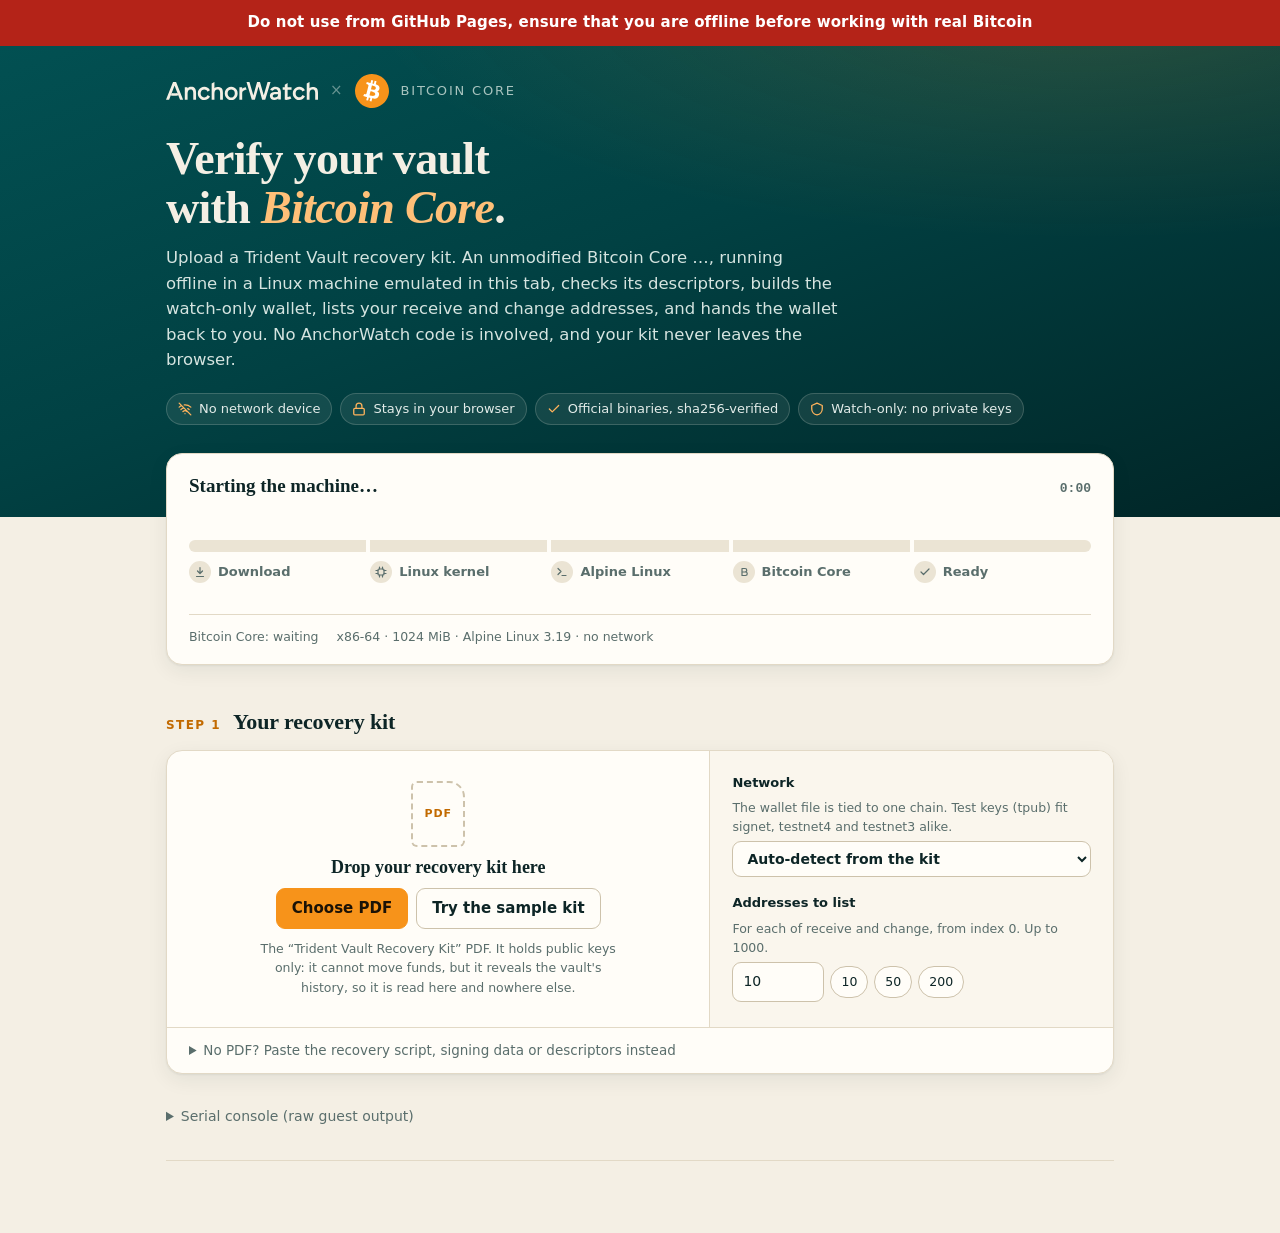
==== commit 631eda0f: "Warn against using the tools from GitHub Pages or while online Co-Authored-By: Claude Opus 5.5 <nore" ====
--- a/apps/anchorwatch-recovery.html
+++ b/apps/anchorwatch-recovery.html
@@ -285,9 +285,13 @@
         table.addrs td.p { display: none; }
     }
     @media (prefers-reduced-motion: reduce) { * { animation: none !important; transition: none !important; } }
+    /* safety warning: always first on the page */
+    .safety-banner { margin: 0; padding: 12px 16px; background: #b42318; color: #fff; text-align: center;
+                     font: 600 15px/1.45 system-ui, -apple-system, "Segoe UI", sans-serif; letter-spacing: .01em; }
 </style>
 </head>
 <body>
+<div class="safety-banner" role="alert">Do not use from GitHub Pages, ensure that you are offline before working with real Bitcoin</div>
 <header class="hero">
     <div class="hero-in">
         <div class="lockup">
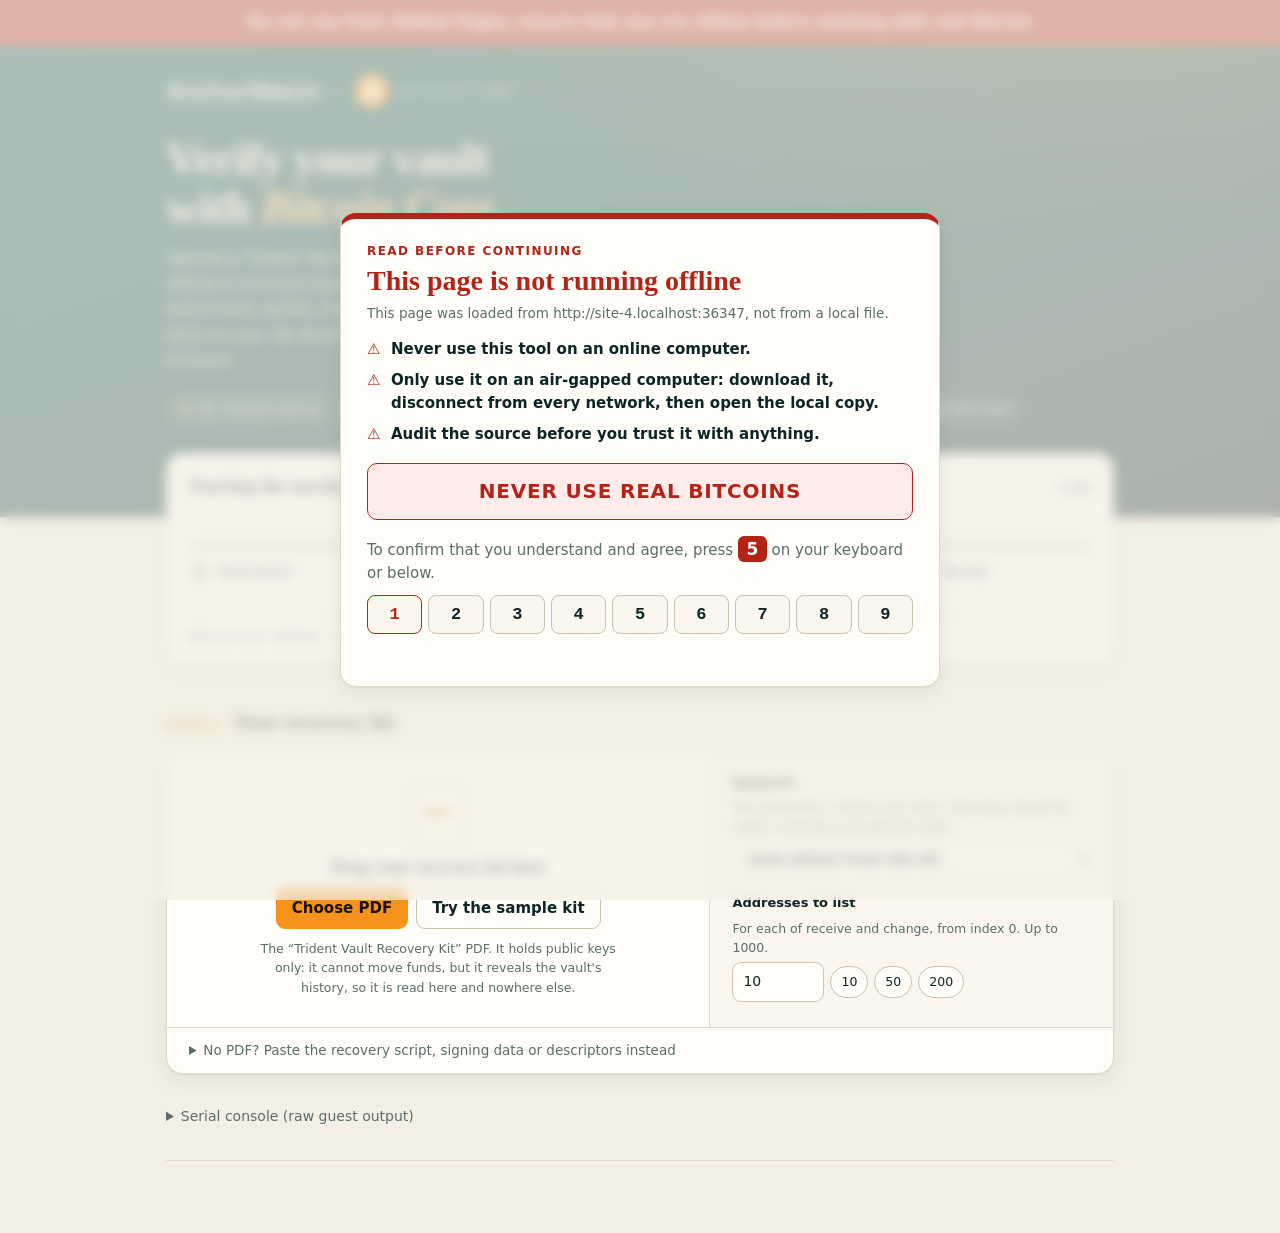
==== commit f67f00d0: "Require acknowledging an offline-use notice unless opened from a local file Co-Authored-By: Claude O" ====
--- a/apps/anchorwatch-recovery.html
+++ b/apps/anchorwatch-recovery.html
@@ -288,9 +288,87 @@
     /* safety warning: always first on the page */
     .safety-banner { margin: 0; padding: 12px 16px; background: #b42318; color: #fff; text-align: center;
                      font: 600 15px/1.45 system-ui, -apple-system, "Segoe UI", sans-serif; letter-spacing: .01em; }
+    /* safety gate: a notice the user must acknowledge whenever the page isn't opened from a local file */
+    #safety_gate { position: fixed; inset: 0; z-index: 1000; display: flex; overflow-y: auto; padding: 24px 16px;
+                   background: color-mix(in srgb, var(--bg) 70%, transparent); -webkit-backdrop-filter: blur(6px); backdrop-filter: blur(6px);
+                   color: var(--fg); font: 15px/1.55 system-ui, -apple-system, "Segoe UI", sans-serif; }
+    #safety_gate[hidden] { display: none; }
+    #safety_gate .gate-box { width: min(600px, 100%); margin: auto; padding: 26px 26px 22px; border-radius: 16px; background: var(--card);
+                             border: 1px solid var(--line); border-top: 6px solid var(--bad); box-shadow: var(--shadow); }
+    #safety_gate .kicker { font: 600 12px/1 system-ui, sans-serif; letter-spacing: .12em; text-transform: uppercase; color: var(--bad); }
+    #safety_gate h2 { display: block; margin: 8px 0 6px; font: 600 28px/1.15 var(--serif, Georgia, serif); color: var(--bad);
+                      letter-spacing: normal; text-transform: none; }
+    #safety_gate .where { margin: 0 0 14px; color: var(--muted); font-size: 13.5px; overflow-wrap: anywhere; }
+    #safety_gate ul { margin: 0; padding: 0; list-style: none; }
+    #safety_gate li { position: relative; margin: 8px 0; padding-left: 24px; font-weight: 600; }
+    #safety_gate li::before { content: "\26A0"; position: absolute; left: 0; color: var(--bad); }
+    #safety_gate .never { margin: 16px 0; padding: 12px; border-radius: 10px; background: var(--bad-bg); border: 1px solid var(--bad); color: var(--bad);
+                          text-align: center; font-size: 20px; font-weight: 800; letter-spacing: .04em; }
+    #safety_gate .ask { margin: 0 0 10px; color: var(--muted); }
+    #safety_gate .ask b { display: inline-block; min-width: 1.7em; padding: 0 6px; border-radius: 6px; background: var(--bad); color: var(--card);
+                          text-align: center; font-size: 17px; }
+    #safety_gate .keys { display: grid; grid-template-columns: repeat(9, 1fr); gap: 6px; }
+    #safety_gate .keys button { padding: 10px 0; border: 1px solid var(--line2); border-radius: 8px; background: var(--card2, var(--card)); color: var(--fg);
+                                font: 600 17px/1 ui-monospace, Menlo, monospace; cursor: pointer; }
+    #safety_gate .keys button:hover, #safety_gate .keys button:focus-visible { border-color: var(--bad); color: var(--bad); outline: none; }
+    #safety_gate .wrong { min-height: 1.5em; margin: 10px 0 0; color: var(--bad); font-size: 13.5px; font-weight: 600; }
+    @media (max-width: 520px) { #safety_gate .keys { grid-template-columns: repeat(5, 1fr); } #safety_gate h2 { font-size: 23px; } }
 </style>
 </head>
 <body>
+<div id="safety_gate" role="alertdialog" aria-modal="true" aria-labelledby="gate_title" hidden>
+    <div class="gate-box">
+        <div class="kicker">Read before continuing</div>
+        <h2 id="gate_title">This page is not running offline</h2>
+        <p class="where">This page was loaded from <span id="gate_origin"></span>, not from a local file.</p>
+        <ul>
+            <li>Never use this tool on an online computer.</li>
+            <li>Only use it on an air-gapped computer: download it, disconnect from every network, then open the local copy.</li>
+            <li>Audit the source before you trust it with anything.</li>
+        </ul>
+        <div class="never">NEVER USE REAL BITCOINS</div>
+        <p class="ask">To confirm that you understand and agree, press <b id="gate_digit"></b> on your keyboard or below.</p>
+        <div class="keys" id="gate_keys"></div>
+        <p class="wrong" id="gate_wrong" aria-live="assertive"></p>
+    </div>
+</div>
+<script>
+// Anything but a local file gets the safety gate, acknowledged by pressing one randomly chosen digit.
+(() => {
+    if(location.protocol === "file:") return;
+    const gate = document.getElementById("safety_gate"), digit = String(1 + Math.floor(Math.random() * 9));
+    document.getElementById("gate_origin").textContent = location.origin;
+    document.getElementById("gate_digit").textContent = digit;
+    const keys = document.getElementById("gate_keys");
+    for(let n = 1; n <= 9; n++)
+    {
+        const b = document.createElement("button");
+        b.type = "button"; b.textContent = n; b.onclick = () => answer(String(n));
+        keys.appendChild(b);
+    }
+    function answer(key)
+    {
+        if(key !== digit)
+        {
+            document.getElementById("gate_wrong").textContent = "That was " + key + ". Press " + digit + " to confirm.";
+            return;
+        }
+        gate.hidden = true;
+        window.removeEventListener("keydown", on_key, true);
+    }
+    function on_key(e)
+    {
+        // nothing behind the gate gets the keyboard until it's acknowledged
+        e.stopImmediatePropagation();
+        if(e.key === "Tab") return;
+        e.preventDefault();
+        if(/^[1-9]$/.test(e.key)) answer(e.key);
+    }
+    window.addEventListener("keydown", on_key, true);
+    gate.hidden = false;
+    keys.firstChild.focus();
+})();
+</script>
 <div class="safety-banner" role="alert">Do not use from GitHub Pages, ensure that you are offline before working with real Bitcoin</div>
 <header class="hero">
     <div class="hero-in">
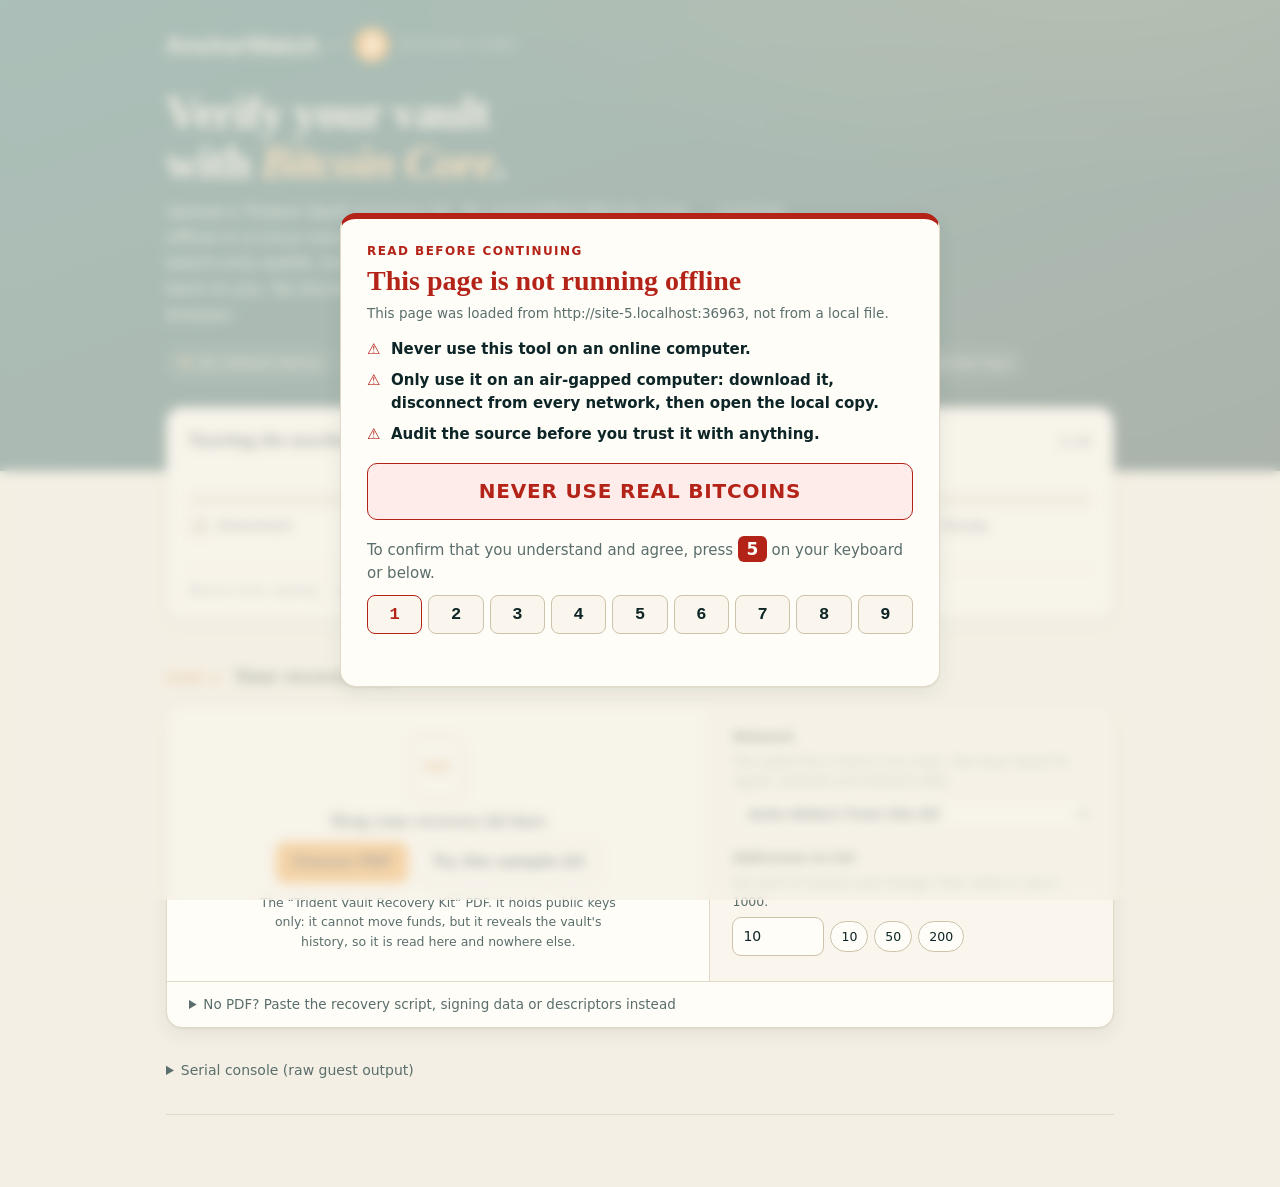
==== commit 7b4b9f84: "Remove the red banner now that the offline-use notice replaces it Co-Authored-By: Claude Opus 5.5 <n" ====
--- a/apps/anchorwatch-recovery.html
+++ b/apps/anchorwatch-recovery.html
@@ -285,9 +285,6 @@
         table.addrs td.p { display: none; }
     }
     @media (prefers-reduced-motion: reduce) { * { animation: none !important; transition: none !important; } }
-    /* safety warning: always first on the page */
-    .safety-banner { margin: 0; padding: 12px 16px; background: #b42318; color: #fff; text-align: center;
-                     font: 600 15px/1.45 system-ui, -apple-system, "Segoe UI", sans-serif; letter-spacing: .01em; }
     /* safety gate: a notice the user must acknowledge whenever the page isn't opened from a local file */
     #safety_gate { position: fixed; inset: 0; z-index: 1000; display: flex; overflow-y: auto; padding: 24px 16px;
                    background: color-mix(in srgb, var(--bg) 70%, transparent); -webkit-backdrop-filter: blur(6px); backdrop-filter: blur(6px);
@@ -369,7 +366,6 @@
     keys.firstChild.focus();
 })();
 </script>
-<div class="safety-banner" role="alert">Do not use from GitHub Pages, ensure that you are offline before working with real Bitcoin</div>
 <header class="hero">
     <div class="hero-in">
         <div class="lockup">
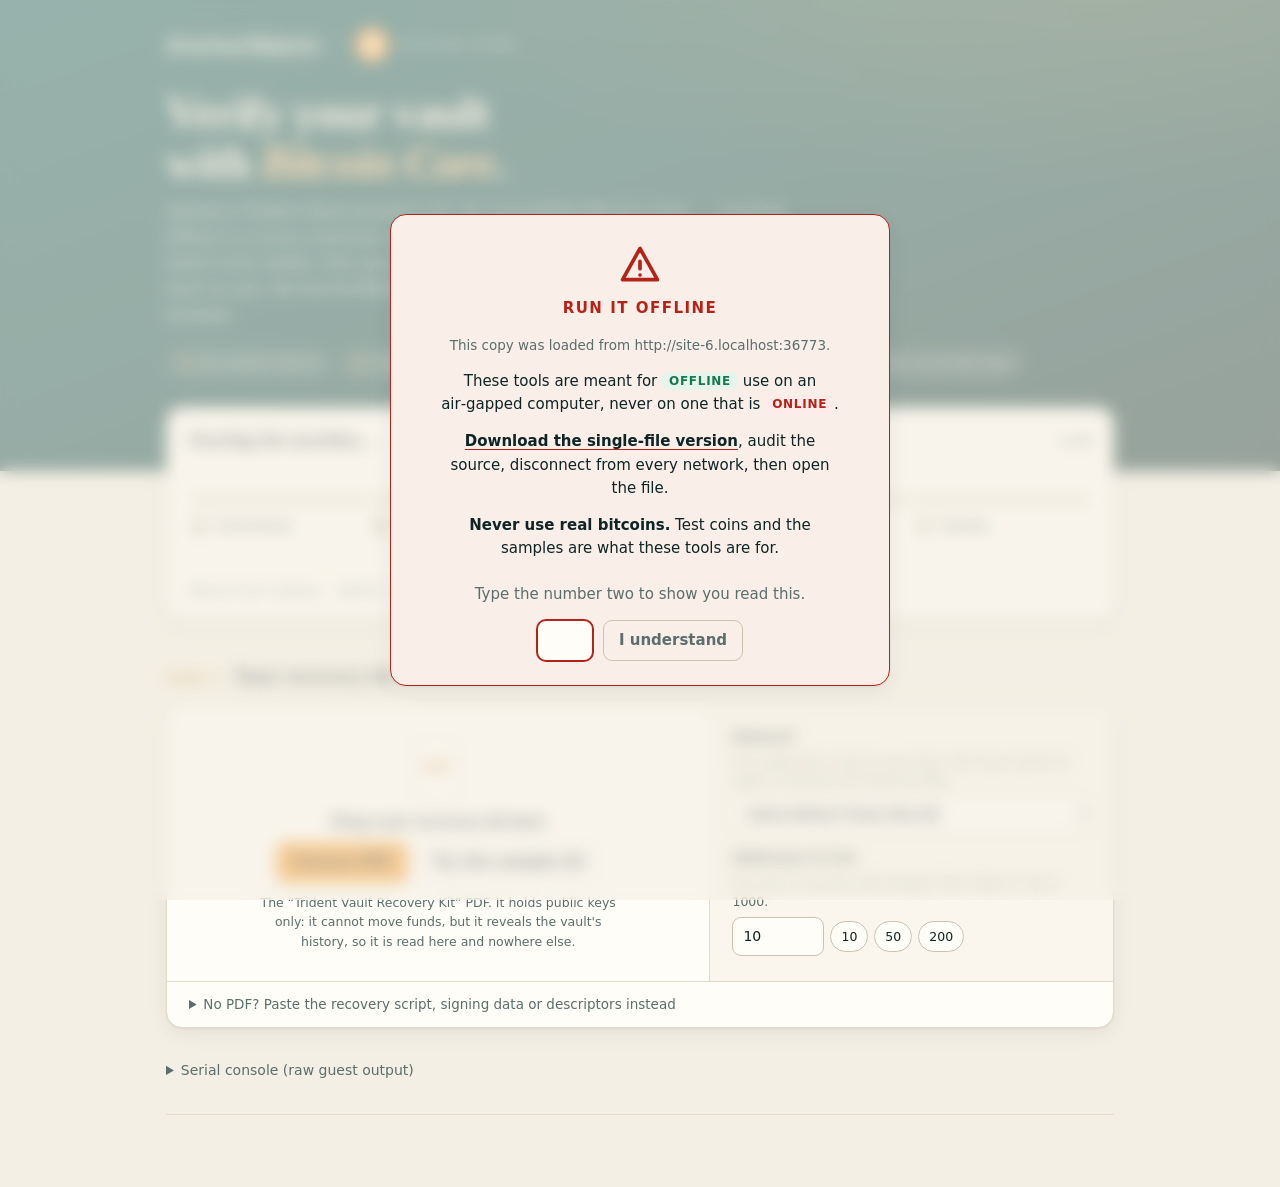
==== commit bdce4c1e: "Single-file offline builds on an offline release; typed challenge on the offline notice scripts/buil" ====
--- a/apps/anchorwatch-recovery.html
+++ b/apps/anchorwatch-recovery.html
@@ -285,85 +285,81 @@
         table.addrs td.p { display: none; }
     }
     @media (prefers-reduced-motion: reduce) { * { animation: none !important; transition: none !important; } }
-    /* safety gate: a notice the user must acknowledge whenever the page isn't opened from a local file */
+    /* offline notice: shown, and answered, whenever the page isn't opened from a local file */
     #safety_gate { position: fixed; inset: 0; z-index: 1000; display: flex; overflow-y: auto; padding: 24px 16px;
-                   background: color-mix(in srgb, var(--bg) 70%, transparent); -webkit-backdrop-filter: blur(6px); backdrop-filter: blur(6px);
-                   color: var(--fg); font: 15px/1.55 system-ui, -apple-system, "Segoe UI", sans-serif; }
+                   background: color-mix(in srgb, var(--bg) 62%, transparent); -webkit-backdrop-filter: blur(8px); backdrop-filter: blur(8px);
+                   color: var(--fg); font: 15px/1.55 system-ui, -apple-system, "Segoe UI", sans-serif; opacity: 0; transition: opacity .24s ease; }
     #safety_gate[hidden] { display: none; }
-    #safety_gate .gate-box { width: min(600px, 100%); margin: auto; padding: 26px 26px 22px; border-radius: 16px; background: var(--card);
-                             border: 1px solid var(--line); border-top: 6px solid var(--bad); box-shadow: var(--shadow); }
-    #safety_gate .kicker { font: 600 12px/1 system-ui, sans-serif; letter-spacing: .12em; text-transform: uppercase; color: var(--bad); }
-    #safety_gate h2 { display: block; margin: 8px 0 6px; font: 600 28px/1.15 var(--serif, Georgia, serif); color: var(--bad);
-                      letter-spacing: normal; text-transform: none; }
-    #safety_gate .where { margin: 0 0 14px; color: var(--muted); font-size: 13.5px; overflow-wrap: anywhere; }
-    #safety_gate ul { margin: 0; padding: 0; list-style: none; }
-    #safety_gate li { position: relative; margin: 8px 0; padding-left: 24px; font-weight: 600; }
-    #safety_gate li::before { content: "\26A0"; position: absolute; left: 0; color: var(--bad); }
-    #safety_gate .never { margin: 16px 0; padding: 12px; border-radius: 10px; background: var(--bad-bg); border: 1px solid var(--bad); color: var(--bad);
-                          text-align: center; font-size: 20px; font-weight: 800; letter-spacing: .04em; }
-    #safety_gate .ask { margin: 0 0 10px; color: var(--muted); }
-    #safety_gate .ask b { display: inline-block; min-width: 1.7em; padding: 0 6px; border-radius: 6px; background: var(--bad); color: var(--card);
-                          text-align: center; font-size: 17px; }
-    #safety_gate .keys { display: grid; grid-template-columns: repeat(9, 1fr); gap: 6px; }
-    #safety_gate .keys button { padding: 10px 0; border: 1px solid var(--line2); border-radius: 8px; background: var(--card2, var(--card)); color: var(--fg);
-                                font: 600 17px/1 ui-monospace, Menlo, monospace; cursor: pointer; }
-    #safety_gate .keys button:hover, #safety_gate .keys button:focus-visible { border-color: var(--bad); color: var(--bad); outline: none; }
-    #safety_gate .wrong { min-height: 1.5em; margin: 10px 0 0; color: var(--bad); font-size: 13.5px; font-weight: 600; }
-    @media (max-width: 520px) { #safety_gate .keys { grid-template-columns: repeat(5, 1fr); } #safety_gate h2 { font-size: 23px; } }
+    #safety_gate.shown { opacity: 1; }
+    #safety_gate .gate-card { width: min(500px, 100%); margin: auto; padding: 28px 28px 24px; border-radius: 16px; text-align: center;
+                              border: 1px solid var(--bad); background: color-mix(in srgb, var(--bad) 7%, var(--card)); box-shadow: var(--shadow); }
+    #safety_gate .gate-icon { display: block; width: 44px; height: 44px; margin: 0 auto; color: var(--bad); }
+    #safety_gate h2 { display: block; margin: 12px 0 18px; font: 700 15px/1.2 system-ui, -apple-system, "Segoe UI", sans-serif;
+                      letter-spacing: .1em; text-transform: uppercase; color: var(--bad); }
+    #safety_gate p { max-width: 400px; margin: 0 auto 14px; }
+    #safety_gate strong { font-weight: 650; }
+    #safety_gate .where { color: var(--muted); font-size: 13.5px; overflow-wrap: anywhere; }
+    #safety_gate a { color: inherit; text-decoration-color: var(--bad); text-underline-offset: 3px; }
+    #safety_gate .word { display: inline-block; padding: 0 7px; border-radius: 6px; font-size: 12px; font-weight: 700; letter-spacing: .06em;
+                         text-transform: uppercase; vertical-align: 1px; }
+    #safety_gate .word.offline { background: var(--ok-bg); color: var(--ok); }
+    #safety_gate .word.online { background: var(--bad-bg); color: var(--bad); }
+    #safety_gate .proof-label { margin-top: 22px; color: var(--muted); }
+    #safety_gate .proof-row { display: flex; justify-content: center; align-items: stretch; gap: 10px; }
+    #safety_gate .proof-row input { width: 56px; margin: 0; padding: 8px 0; border: 1px solid var(--line2); border-radius: 9px; background: var(--card);
+                                    color: var(--fg); text-align: center; font: 700 17px/1 ui-monospace, Menlo, monospace; }
+    #safety_gate .proof-row input:focus { outline: 2px solid var(--bad); outline-offset: -1px; border-color: transparent; }
+    #safety_gate .proof-row .btn[disabled] { background: transparent; border-color: var(--line2); color: var(--muted); opacity: 1; cursor: not-allowed; }
+    @media (prefers-reduced-motion: reduce) { #safety_gate { transition: none; } }
 </style>
 </head>
 <body>
-<div id="safety_gate" role="alertdialog" aria-modal="true" aria-labelledby="gate_title" hidden>
-    <div class="gate-box">
-        <div class="kicker">Read before continuing</div>
-        <h2 id="gate_title">This page is not running offline</h2>
-        <p class="where">This page was loaded from <span id="gate_origin"></span>, not from a local file.</p>
-        <ul>
-            <li>Never use this tool on an online computer.</li>
-            <li>Only use it on an air-gapped computer: download it, disconnect from every network, then open the local copy.</li>
-            <li>Audit the source before you trust it with anything.</li>
-        </ul>
-        <div class="never">NEVER USE REAL BITCOINS</div>
-        <p class="ask">To confirm that you understand and agree, press <b id="gate_digit"></b> on your keyboard or below.</p>
-        <div class="keys" id="gate_keys"></div>
-        <p class="wrong" id="gate_wrong" aria-live="assertive"></p>
+<div id="safety_gate" role="alertdialog" aria-modal="true" aria-labelledby="gate_title" aria-describedby="gate_text" hidden>
+    <div class="gate-card">
+        <svg class="gate-icon" viewBox="0 0 24 24" fill="none" stroke="currentColor" stroke-width="2" stroke-linecap="round" stroke-linejoin="round" aria-hidden="true"><path d="M12 3 2.5 20h19L12 3z"/><path d="M12 10v4M12 17.5h.01"/></svg>
+        <h2 id="gate_title">Run it offline</h2>
+        <div id="gate_text">
+            <p class="where">This copy was loaded from <span id="gate_origin"></span>.</p>
+            <p>These tools are meant for <span class="word offline">offline</span> use on an air&#8209;gapped computer, never on one that is <span class="word online">online</span>.</p>
+            <p><a href="https://github.com/portlandhodl/wasm-bitcoin-tools/releases/tag/offline"><strong>Download the single-file version</strong></a>, audit the source, disconnect from every network, then open the file.</p>
+            <p><strong>Never use real bitcoins.</strong> Test coins and the samples are what these tools are for.</p>
+            <p class="proof-label" id="gate_proof_label">Type the number <span id="gate_word"></span> to show you read this.</p>
+        </div>
+        <div class="proof-row">
+            <input id="gate_proof" type="text" inputmode="numeric" maxlength="1" autocomplete="off" spellcheck="false" aria-labelledby="gate_proof_label">
+            <button class="btn" id="gate_accept" type="button" disabled>I understand</button>
+        </div>
     </div>
 </div>
 <script>
-// Anything but a local file gets the safety gate, acknowledged by pressing one randomly chosen digit.
+// Anything but a local file gets the offline notice. It can't be dismissed except by typing the
+// randomly chosen digit it spells out, and nothing behind it takes focus or keys until then.
 (() => {
     if(location.protocol === "file:") return;
-    const gate = document.getElementById("safety_gate"), digit = String(1 + Math.floor(Math.random() * 9));
-    document.getElementById("gate_origin").textContent = location.origin;
-    document.getElementById("gate_digit").textContent = digit;
-    const keys = document.getElementById("gate_keys");
-    for(let n = 1; n <= 9; n++)
-    {
-        const b = document.createElement("button");
-        b.type = "button"; b.textContent = n; b.onclick = () => answer(String(n));
-        keys.appendChild(b);
-    }
-    function answer(key)
-    {
-        if(key !== digit)
-        {
-            document.getElementById("gate_wrong").textContent = "That was " + key + ". Press " + digit + " to confirm.";
-            return;
-        }
-        gate.hidden = true;
-        window.removeEventListener("keydown", on_key, true);
-    }
-    function on_key(e)
-    {
-        // nothing behind the gate gets the keyboard until it's acknowledged
-        e.stopImmediatePropagation();
-        if(e.key === "Tab") return;
+    const WORDS = ["zero", "one", "two", "three", "four", "five", "six", "seven", "eight", "nine"];
+    const $g = id => document.getElementById(id);
+    const gate = $g("safety_gate"), proof = $g("gate_proof"), accept = $g("gate_accept");
+    const digit = String(1 + Math.floor(Math.random() * 9));
+    $g("gate_origin").textContent = location.origin;
+    $g("gate_word").textContent = WORDS[digit];
+    proof.addEventListener("input", () => { accept.disabled = proof.value.trim() !== digit; });
+    proof.addEventListener("keydown", e => { if(e.key === "Enter" && !accept.disabled) close(); });
+    accept.addEventListener("click", close);
+    // Tab only moves between the field and the button
+    gate.addEventListener("keydown", e =>
+    {
+        if(e.key !== "Tab") return;
         e.preventDefault();
-        if(/^[1-9]$/.test(e.key)) answer(e.key);
-    }
-    window.addEventListener("keydown", on_key, true);
+        (document.activeElement === proof && !accept.disabled ? accept : proof).focus();
+    });
+    gate.addEventListener("focusout", e => { if(!gate.hidden && !gate.contains(e.relatedTarget)) setTimeout(() => proof.focus()); });
+    function close()
+    {
+        gate.classList.remove("shown");
+        setTimeout(() => gate.remove(), matchMedia("(prefers-reduced-motion: reduce)").matches ? 0 : 240);
+    }
     gate.hidden = false;
-    keys.firstChild.focus();
+    requestAnimationFrame(() => requestAnimationFrame(() => { gate.classList.add("shown"); proof.focus(); }));
 })();
 </script>
 <header class="hero">
@@ -1369,7 +1365,7 @@
 function start_machine()
 {
     $("m_spec").textContent = "x86-64 \u00b7 " + MEMORY_MB + " MiB \u00b7 Alpine Linux 3.19 \u00b7 no network";
-    emulator = new V86({
+    emulator = new V86(offline_files({
         wasm_path: "../v86_64/build/v86.wasm",
         memory_size: MEMORY_MB * 1024 * 1024,
         vga_memory_size: 8 * 1024 * 1024,
@@ -1386,7 +1382,7 @@
         autostart: true,
         disable_keyboard: true,
         disable_mouse: true,
-    });
+    }));
     window.emulator = emulator;
     boot.go("fetch", 0);
     headline("m", "Downloading the machine…", "BIOS, Linux kernel and initramfs");
@@ -2144,7 +2140,10 @@
 });
 for(const c of document.querySelectorAll(".chip[data-n]")) c.addEventListener("click", () => { $("count").value = c.dataset.n; });
 
-window.onload = start_machine;
+// The single-file offline build (scripts/build-offline.mjs) carries every file inline: the machine
+// starts once they're unpacked, and gets them as buffers instead of URLs.
+const offline_files = options => window.offline_bundle ? offline_bundle.v86_options(options) : options;
+window.onload = () => (window.offline_bundle ? offline_bundle.ready : Promise.resolve()).then(start_machine);
 </script>
 </body>
 </html>
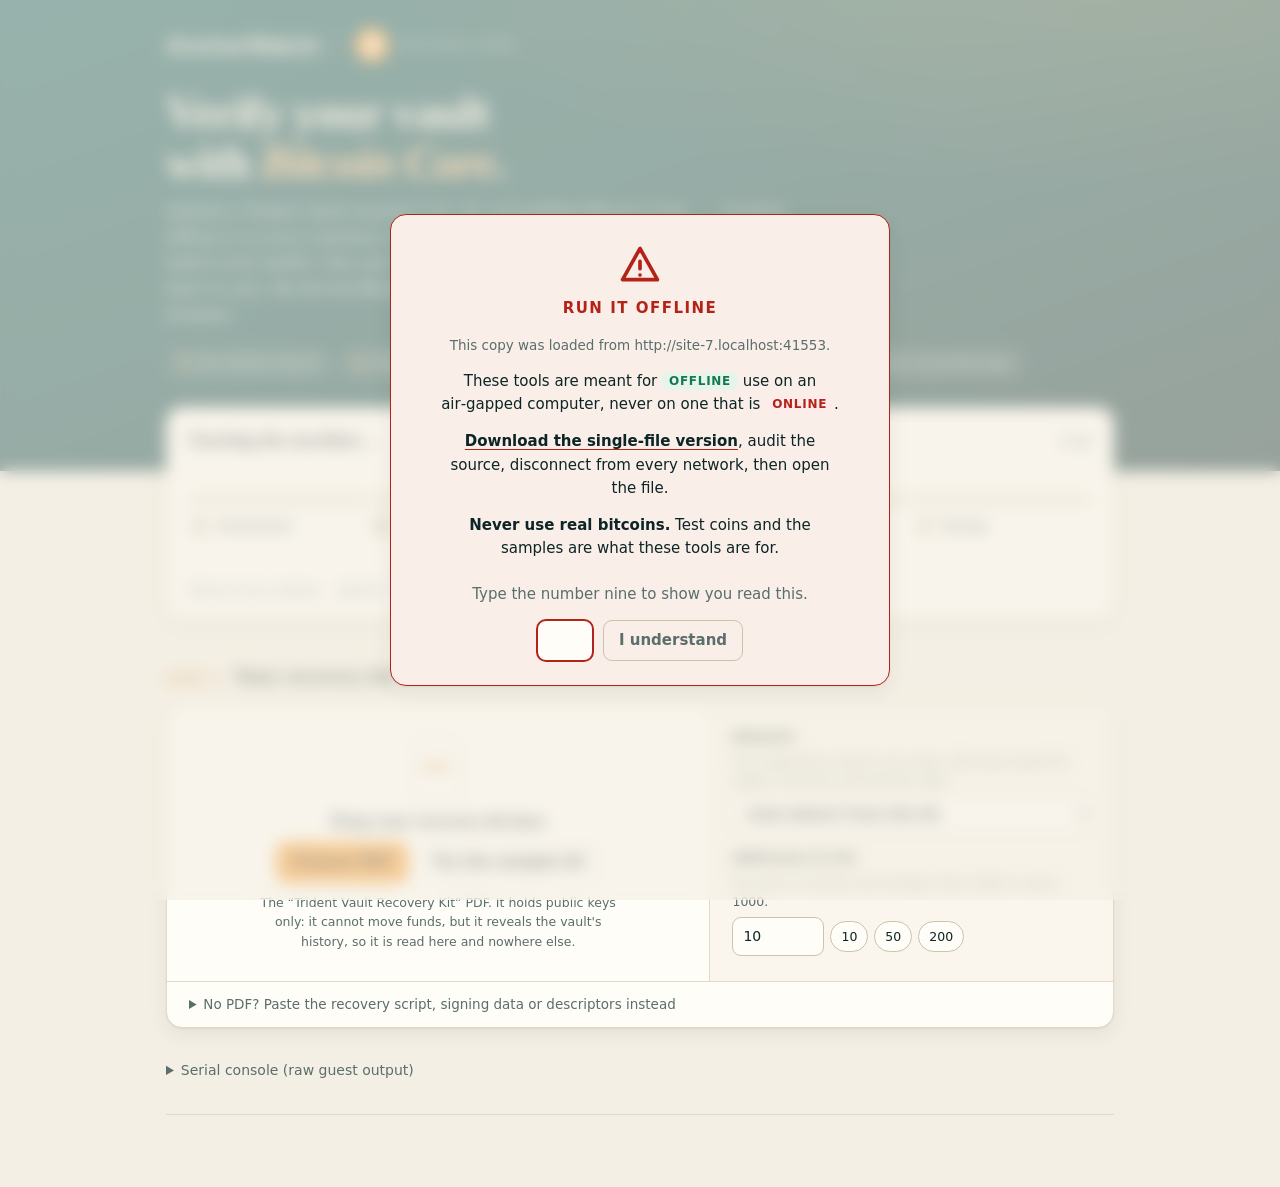
==== commit 9a80dc2f: "Update v86_64 to latest master; fix stage-bitcoin.sh path in error messages Bumps v86_64 fd61da0c ->" ====
--- a/apps/anchorwatch-recovery.html
+++ b/apps/anchorwatch-recovery.html
@@ -1335,7 +1335,7 @@
 async function load_binaries()
 {
     const r = await fetch(BITCOIN_DIR + "manifest.json");
-    if(!r.ok) throw new Error("images/bitcoin/manifest.json is missing: run ./tools/stage-bitcoin.sh");
+    if(!r.ok) throw new Error("images/bitcoin/manifest.json is missing: run ./scripts/stage-bitcoin.sh");
     manifest = await r.json();
     $("btc_version").textContent = manifest.bitcoin_core;
     $("footer").textContent = "Guest: Alpine Linux 3.19 (virt), " + MEMORY_MB + " MiB, no network device. Bitcoin Core " +
